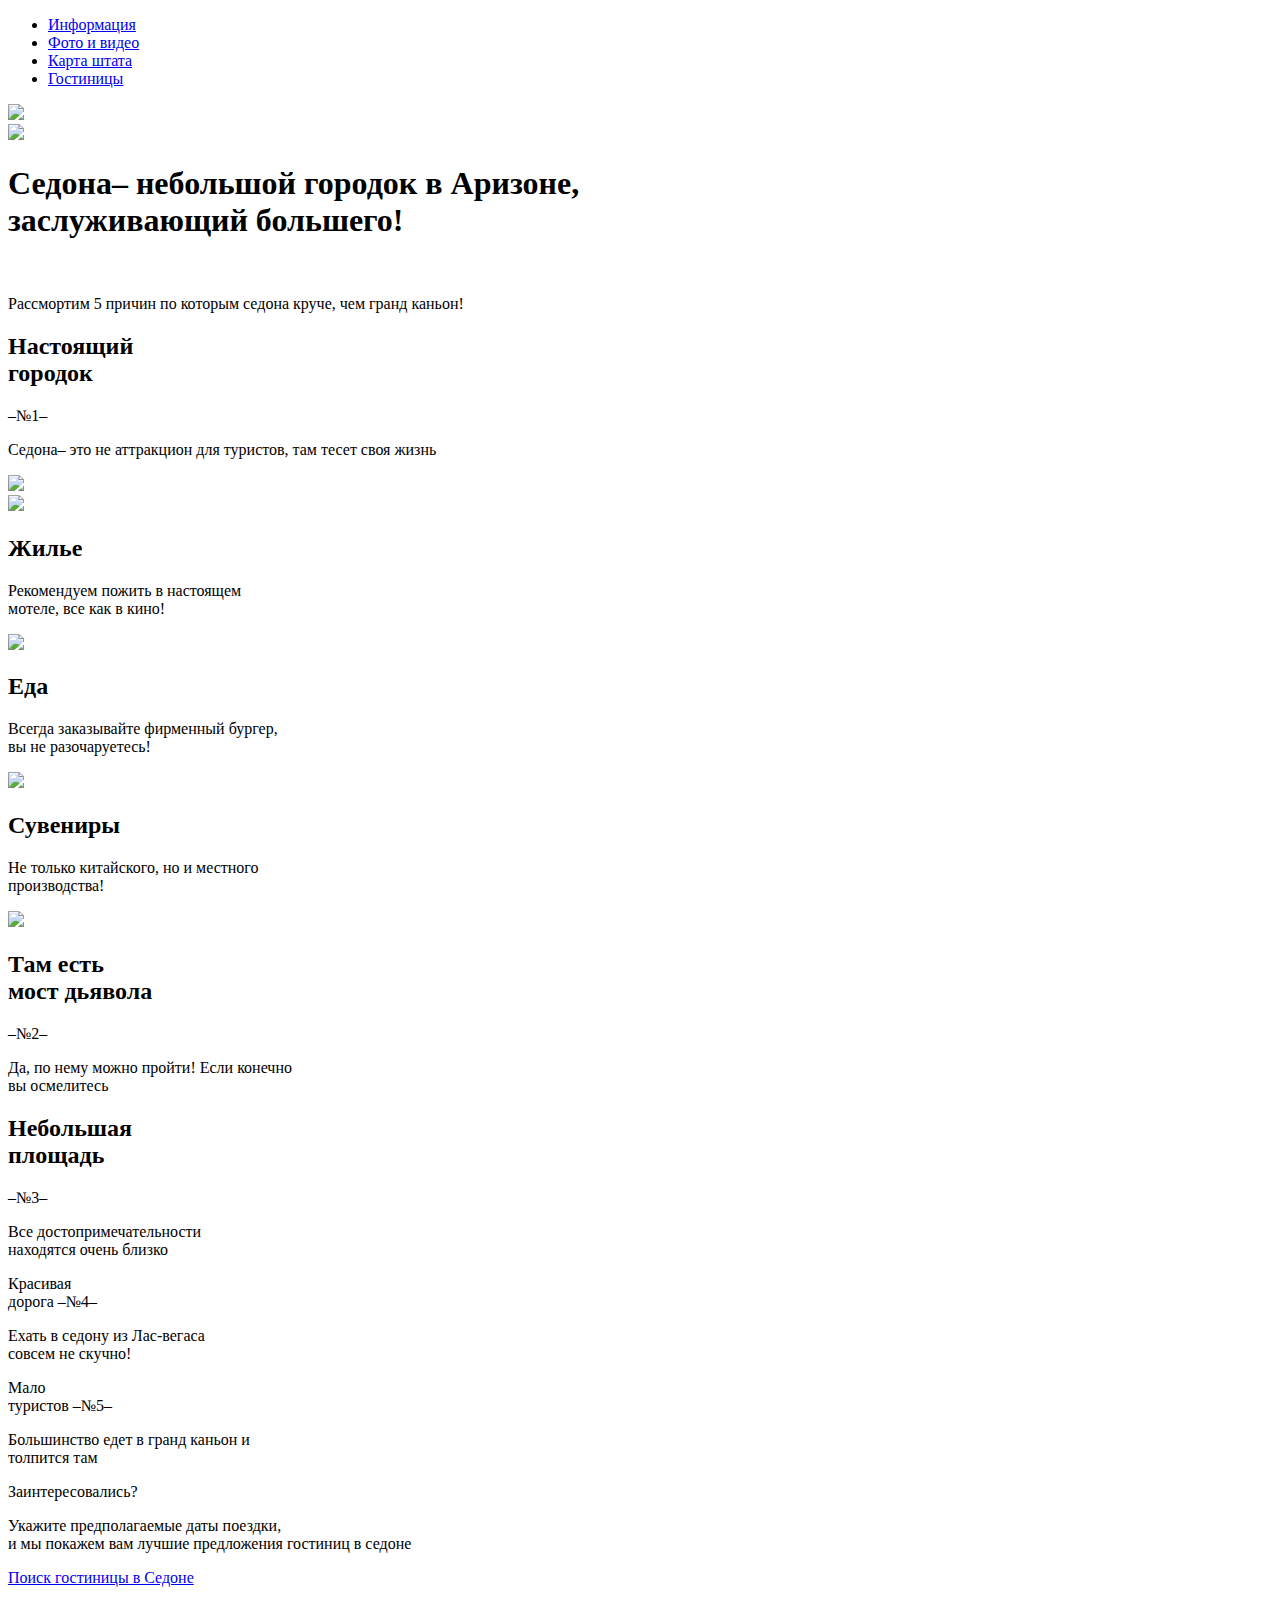
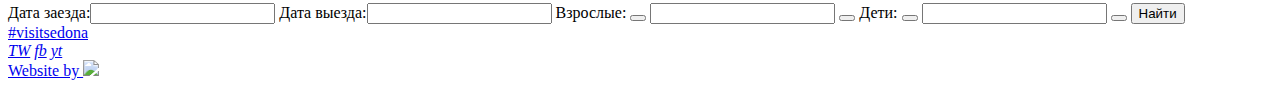
==== index.html @ ad797dbd "Исправления" ====
<!DOCTYPE html>
<html lang="ru">
  <head>
    <meta charset="utf-8">
    <title>Sedona</title>
  </head>
  <body>
    <div class="container">
      <header class="main-header">
        <nav class="main-navigation">
          <ul>
            <li><a href="#">Информация</a></li>
            <li><a href="#">Фото и видео</a></li>
            <li><a href="#">Карта штата</a></li>
            <li><a href="#">Гостиницы</a></li>
          </ul>
        </nav> 
        <div class="index-logo">
          <img src="#">
        </div>	 
      </header>
      <section class="welcome-block">
          <img src="#">
      </section>
      <section class="description">
        <h1>Седона&ndash; небольшой городок в Аризоне,<br>заслуживающий большего!</h1><br>
        <p>Рассмортим 5 причин по которым седона круче, чем гранд каньон!</p>
      </section>
      <section class="features">
        <div class="features-item">
          <h2>Настоящий<br>городок</h2>
          <span>&ndash;№1&ndash;</span>
          <p>Седона&ndash; это не аттракцион для туристов, там тесет своя жизнь</p>
        </div>
        <div class="features-image">
          <img src="#">
        </div>
      </section>
      <section class="services">
        <div class="services-item">
          <img src="#">
          <h2>Жилье</h2>
          <p>Рекомендуем пожить в настоящем<br>мотеле, все как в кино!</p>
        </div>
        <div class="services-item">
          <img src="#">
          <h2>Еда</h2>
          <p>Всегда заказывайте фирменный бургер,<br>вы не разочаруетесь!</p>
        </div>
        <div class="services-item">
          <img src="#">
          <h2>Сувениры</h2>
          <p>Не только китайского, но и местного<br>производства!</p>
        </div>
      </section>
      <section class="features">
        <div class="features-image">
          <img src="#">
        </div>
        <div class="features-item">
          <h2>Там есть<br> мост дьявола</h2>
          <span>&ndash;№2&ndash;</span>
          <p>Да, по нему можно пройти! Если конечно<br>вы осмелитесь</p>
        </div>
      </section>
      <section class="features">
      <div class="features-item">
        <h2>Небольшая<br>площадь</h2>
        <span>&ndash;№3&ndash;</span>
        <p>Все достопримечательности<br>находятся очень близко</p>
      </div>
      <div class="features-item">
        <span>Красивая<br>дорога</span>
        <span>&ndash;№4&ndash;</span>
        <p>Ехать в седону из Лас-вегаса<br>совсем не скучно!</p>
      </div>
      <div class="features-item">
        <span>Мало<br>туристов</span>
        <span>&ndash;№5&ndash;</span>
        <p>Большинство едет в гранд каньон и<br>толпится там</p>
      </div>
      <section class="interest-block">
        <span>Заинтересовались?</span><br>
        <p>Укажите предполагаемые даты поездки,<br>и мы покажем вам лучшие предложения гостиниц в седоне</p>
        <a href="#">Поиск гостиницы в Седоне</a></p>
      </section>
      <section class="map"> 
          <form class="search-form" action="#" method="post">
            <label class="arrive">
              Дата заезда:<input></input>
            </label>
            <label class="departure">
              Дата выезда:<input></input>
            </label>
            <label>
              Взрослые:
              <button></button>
              <input></input>
              <button></button>
            </label>
            <label>
              Дети:
              <button></button>
              <input></input>
              <button></button>
            </label>
            <button>Найти</button>
          </form>
      </section>
      <footer>
        <div class="tag-item">
            <a href="#">#visitsedona</a>
        </div>
        <div class="social"> 
          <a href="#" class="social-btn tw"><i>TW</i></a>
          <a href="#" class="social-btn fb"><i>fb</i></a>
          <a href="#" class="social-btn yt"><i>yt</i></a>
        </div>
        <div class="developer-item">
          <a href="#">Website by
            <img src="#">
          </a>
        </div>
      </footer>
    </div>
  </body>
</html>
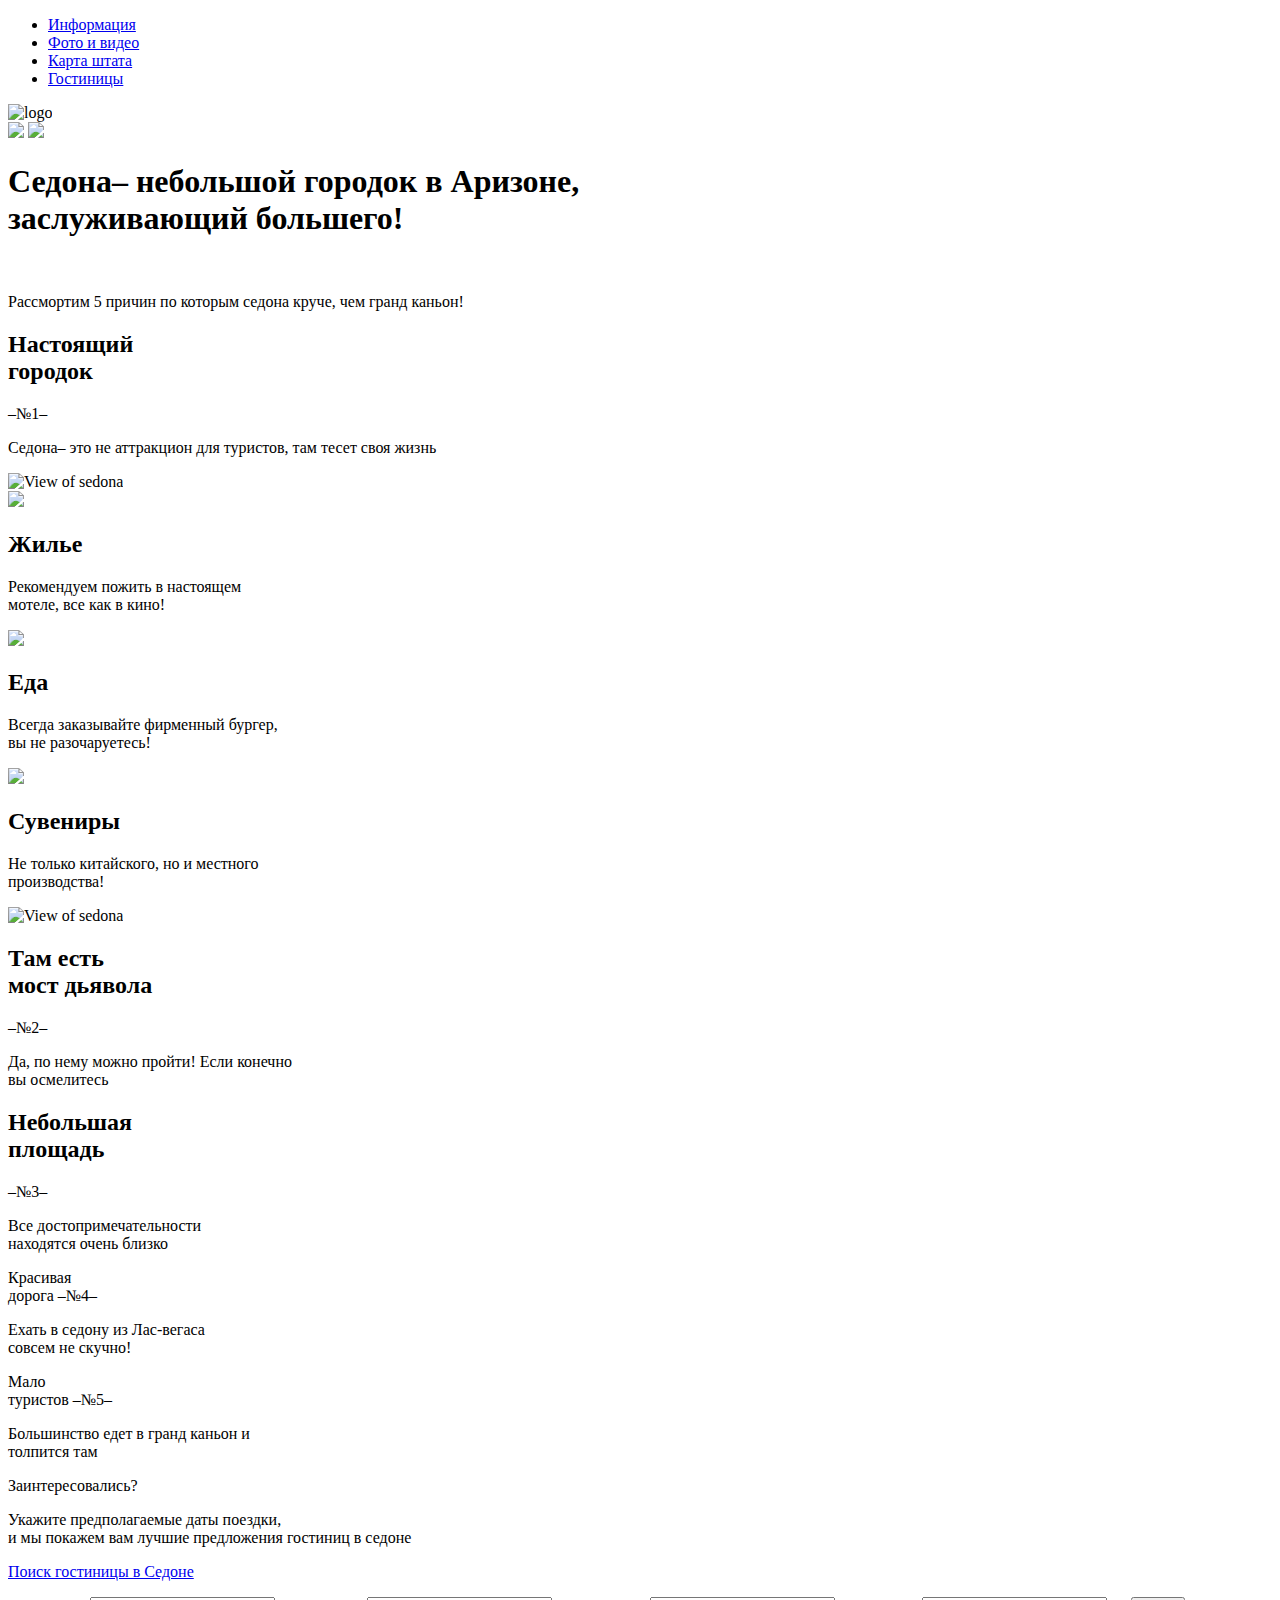
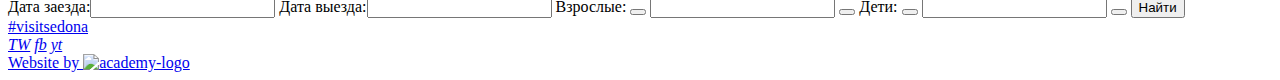
==== commit 8bbc1f8c: "Добавил стили, подключил графику" ====
--- a/index.html
+++ b/index.html
@@ -3,6 +3,7 @@
   <head>
     <meta charset="utf-8">
     <title>Sedona</title>
+    <link href="css/style.css" rel="stylesheet">
   </head>
   <body>
     <div class="container">
@@ -16,11 +17,12 @@
           </ul>
         </nav> 
         <div class="index-logo">
-          <img src="#">
+          <img src="header-icon.png" alt="logo">
         </div>	 
       </header>
       <section class="welcome-block">
-          <img src="#">
+          <img src="background-photo.jpg" >
+          <img src="text.png" >
       </section>
       <section class="description">
         <h1>Седона&ndash; небольшой городок в Аризоне,<br>заслуживающий большего!</h1><br>
@@ -33,29 +35,29 @@
           <p>Седона&ndash; это не аттракцион для туристов, там тесет своя жизнь</p>
         </div>
         <div class="features-image">
-          <img src="#">
+          <img src="1view-sedona.jpg" alt="View of sedona">
         </div>
       </section>
       <section class="services">
         <div class="services-item">
-          <img src="#">
+          <img src="housing-icon.png">
           <h2>Жилье</h2>
           <p>Рекомендуем пожить в настоящем<br>мотеле, все как в кино!</p>
         </div>
         <div class="services-item">
-          <img src="#">
+          <img src="food-icon.png">
           <h2>Еда</h2>
           <p>Всегда заказывайте фирменный бургер,<br>вы не разочаруетесь!</p>
         </div>
         <div class="services-item">
-          <img src="#">
+          <img src="gift-icon.png">
           <h2>Сувениры</h2>
           <p>Не только китайского, но и местного<br>производства!</p>
         </div>
       </section>
       <section class="features">
         <div class="features-image">
-          <img src="#">
+          <img src="2view-sedona.jpg" alt="View of sedona">
         </div>
         <div class="features-item">
           <h2>Там есть<br> мост дьявола</h2>
@@ -84,8 +86,8 @@
         <p>Укажите предполагаемые даты поездки,<br>и мы покажем вам лучшие предложения гостиниц в седоне</p>
         <a href="#">Поиск гостиницы в Седоне</a></p>
       </section>
-      <section class="map"> 
-          <form class="search-form" action="#" method="post">
+      <section class="map">
+      	<form class="search-form" action="#" method="post">
             <label class="arrive">
               Дата заезда:<input></input>
             </label>
@@ -117,8 +119,7 @@
           <a href="#" class="social-btn yt"><i>yt</i></a>
         </div>
         <div class="developer-item">
-          <a href="#">Website by
-            <img src="#">
+          <a href="#">Website by <img src="logo.png" alt="academy-logo">
           </a>
         </div>
       </footer>
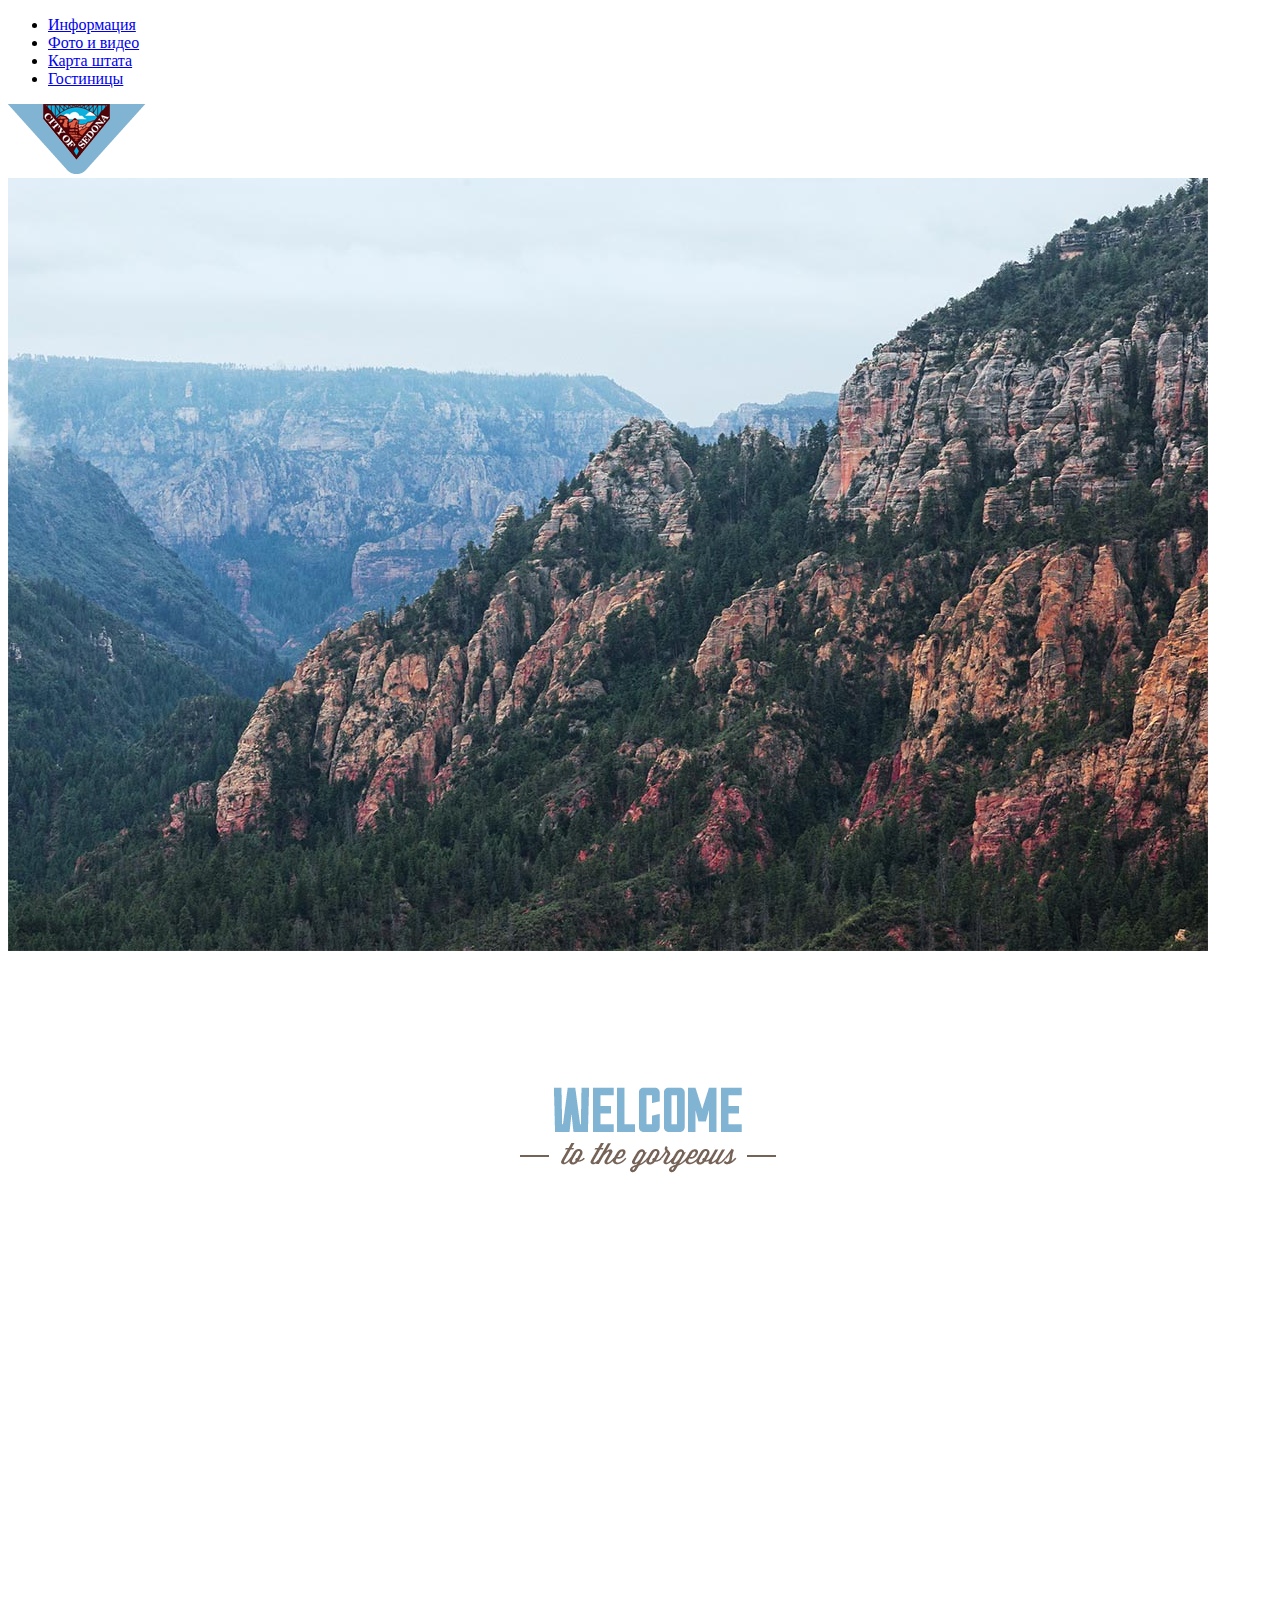
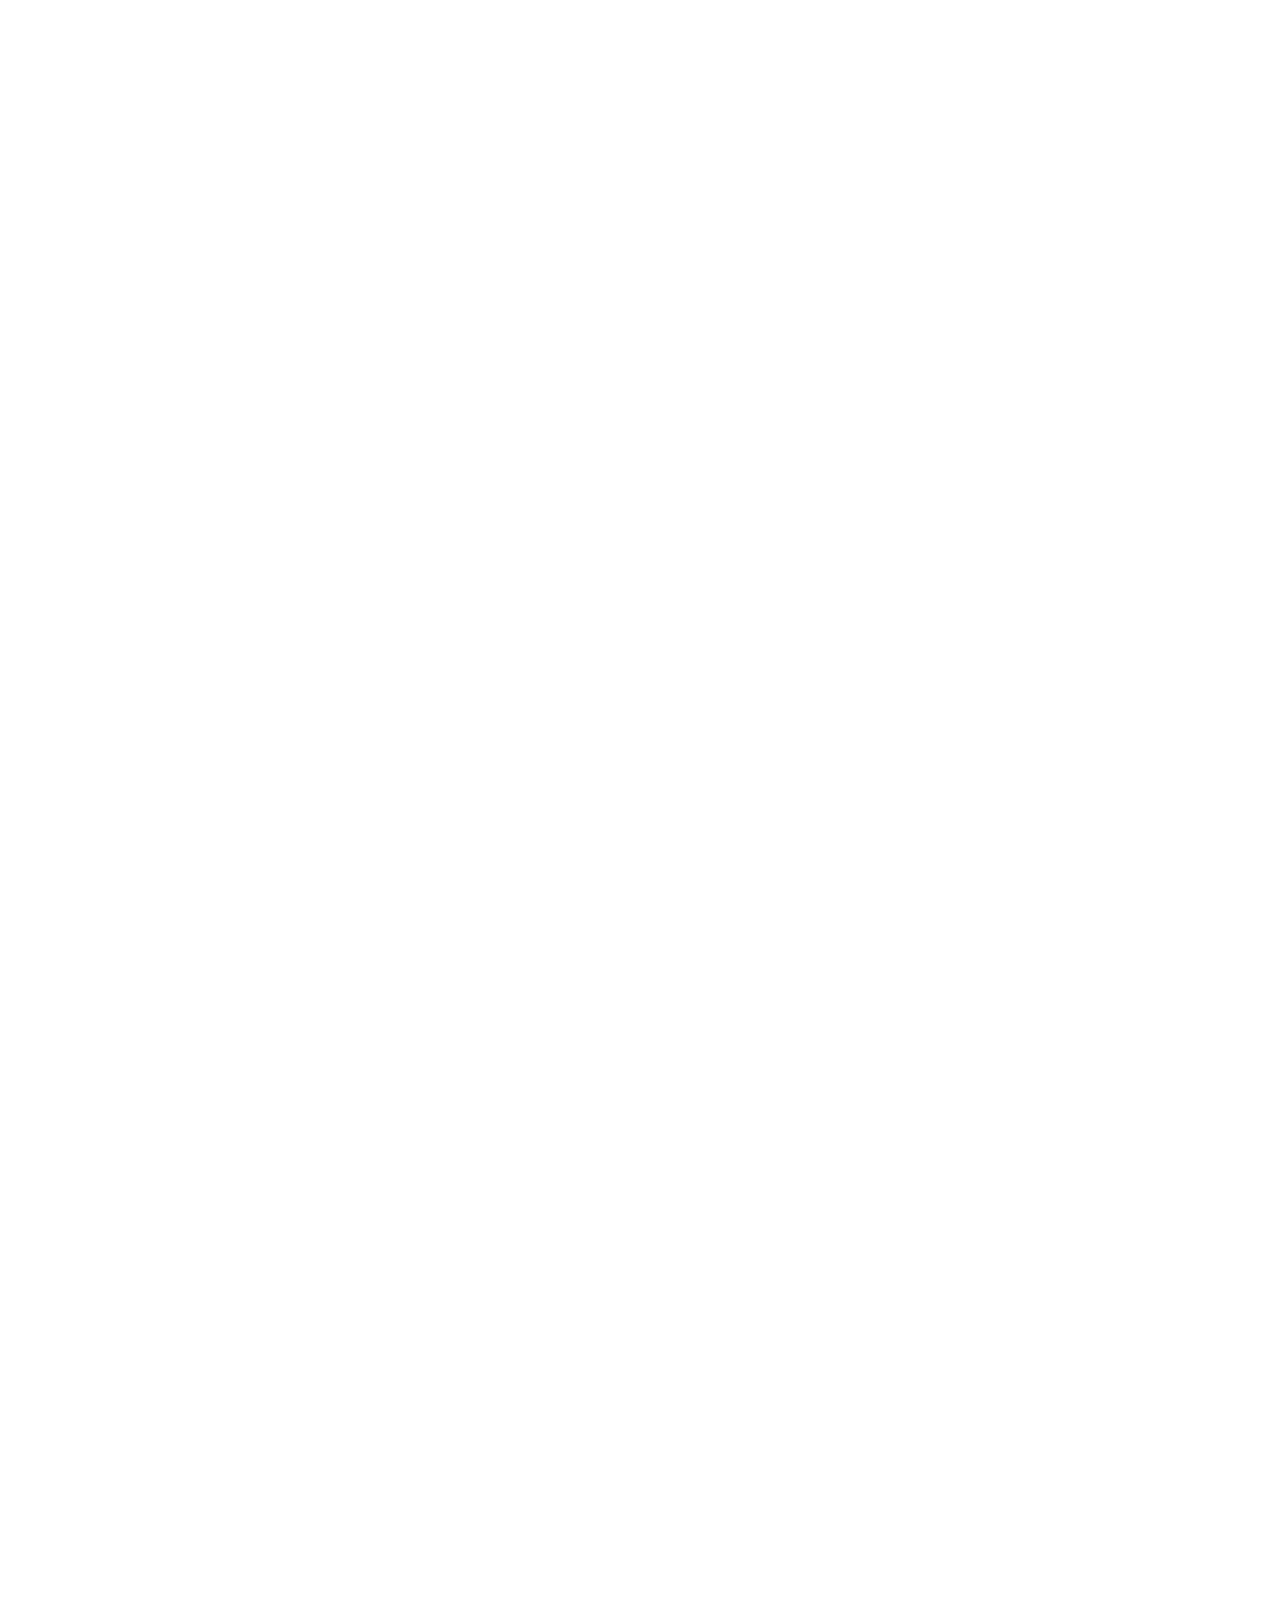
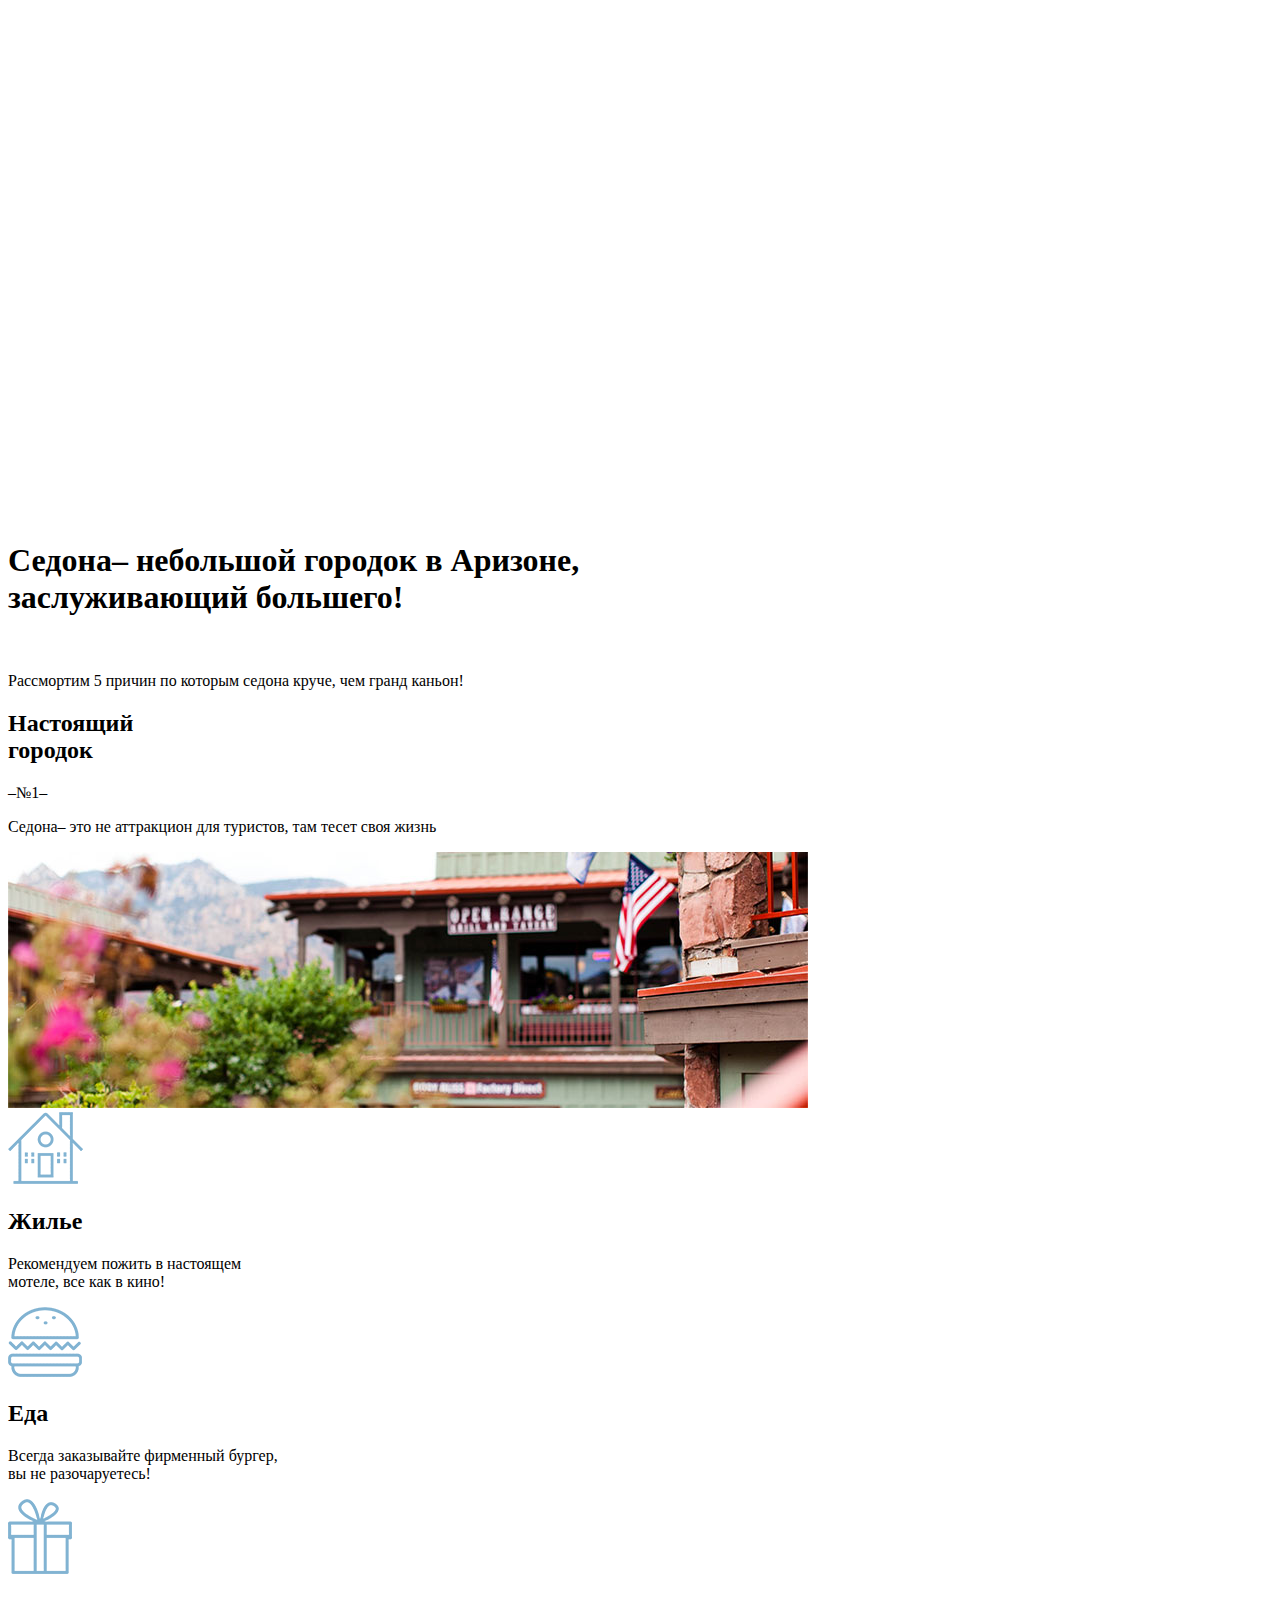
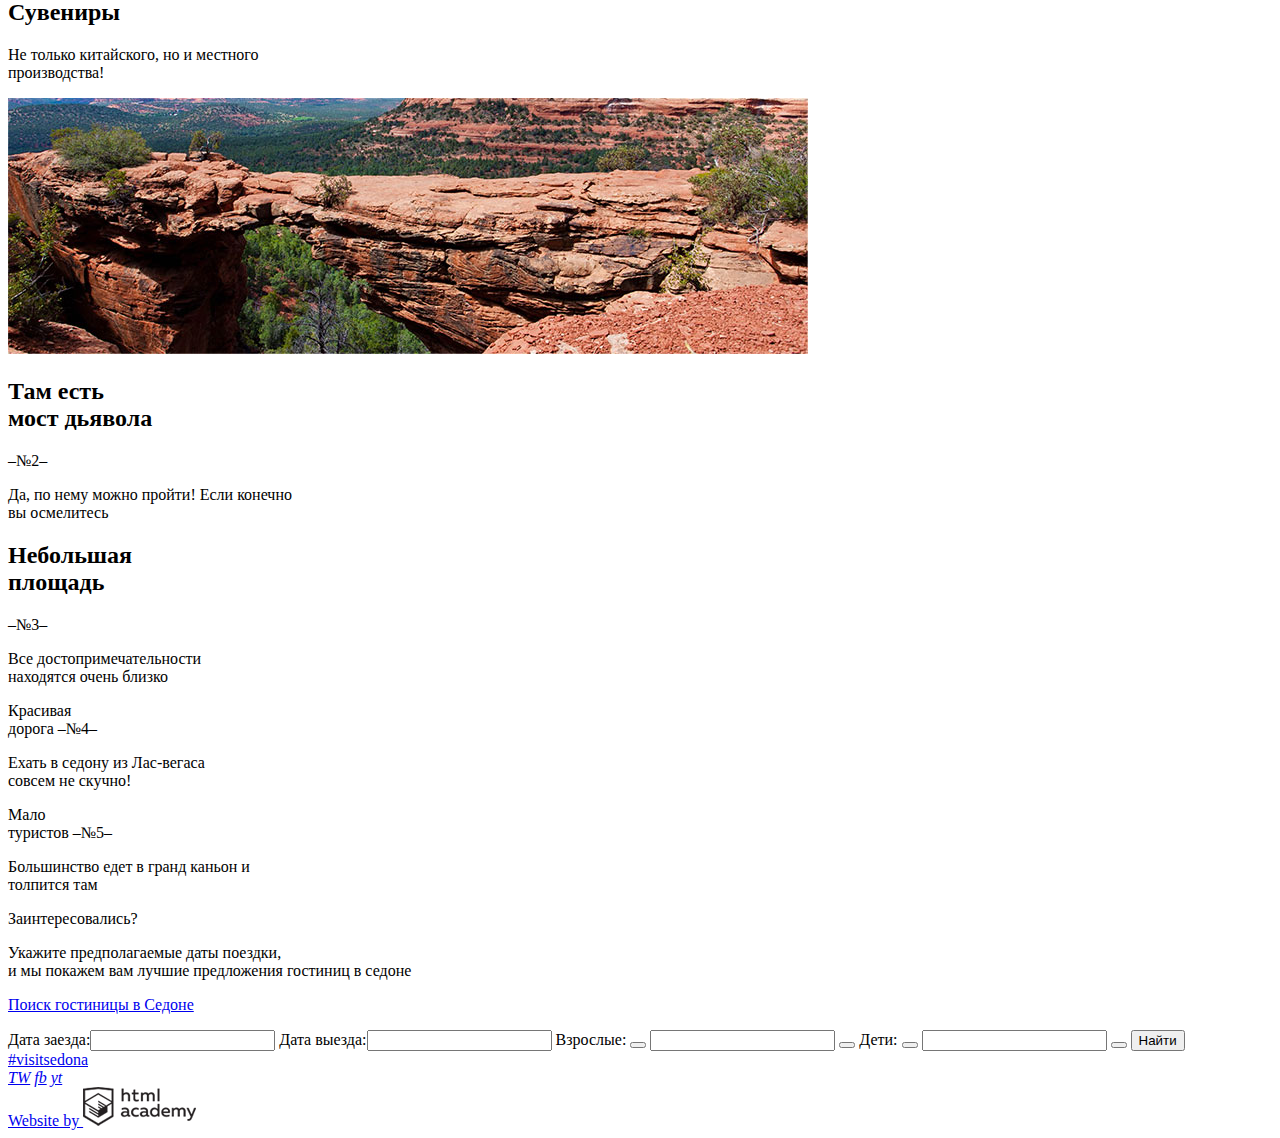
==== commit 593a3466: "Исправление ошибок. Графика" ====
--- a/index.html
+++ b/index.html
@@ -17,12 +17,12 @@
           </ul>
         </nav> 
         <div class="index-logo">
-          <img src="header-icon.png" alt="logo">
+          <img src="img/header-icon.png" alt="logo">
         </div>	 
       </header>
       <section class="welcome-block">
-          <img src="background-photo.jpg" >
-          <img src="text.png" >
+          <img src="img/background-photo.jpg" >
+          <img src="img/text.png" >
       </section>
       <section class="description">
         <h1>Седона&ndash; небольшой городок в Аризоне,<br>заслуживающий большего!</h1><br>
@@ -35,29 +35,29 @@
           <p>Седона&ndash; это не аттракцион для туристов, там тесет своя жизнь</p>
         </div>
         <div class="features-image">
-          <img src="1view-sedona.jpg" alt="View of sedona">
+          <img/ src="img/1view-sedona.jpg" alt="View of sedona">
         </div>
       </section>
       <section class="services">
         <div class="services-item">
-          <img src="housing-icon.png">
+          <img src="img/housing-icon.png">
           <h2>Жилье</h2>
           <p>Рекомендуем пожить в настоящем<br>мотеле, все как в кино!</p>
         </div>
         <div class="services-item">
-          <img src="food-icon.png">
+          <img src="img/food-icon.png">
           <h2>Еда</h2>
           <p>Всегда заказывайте фирменный бургер,<br>вы не разочаруетесь!</p>
         </div>
         <div class="services-item">
-          <img src="gift-icon.png">
+          <img src="img/gift-icon.png">
           <h2>Сувениры</h2>
           <p>Не только китайского, но и местного<br>производства!</p>
         </div>
       </section>
       <section class="features">
         <div class="features-image">
-          <img src="2view-sedona.jpg" alt="View of sedona">
+          <img src="img/2view-sedona.jpg" alt="View of sedona">
         </div>
         <div class="features-item">
           <h2>Там есть<br> мост дьявола</h2>
@@ -119,7 +119,7 @@
           <a href="#" class="social-btn yt"><i>yt</i></a>
         </div>
         <div class="developer-item">
-          <a href="#">Website by <img src="logo.png" alt="academy-logo">
+          <a href="#">Website by <img src="img/logo.png" alt="academy-logo">
           </a>
         </div>
       </footer>
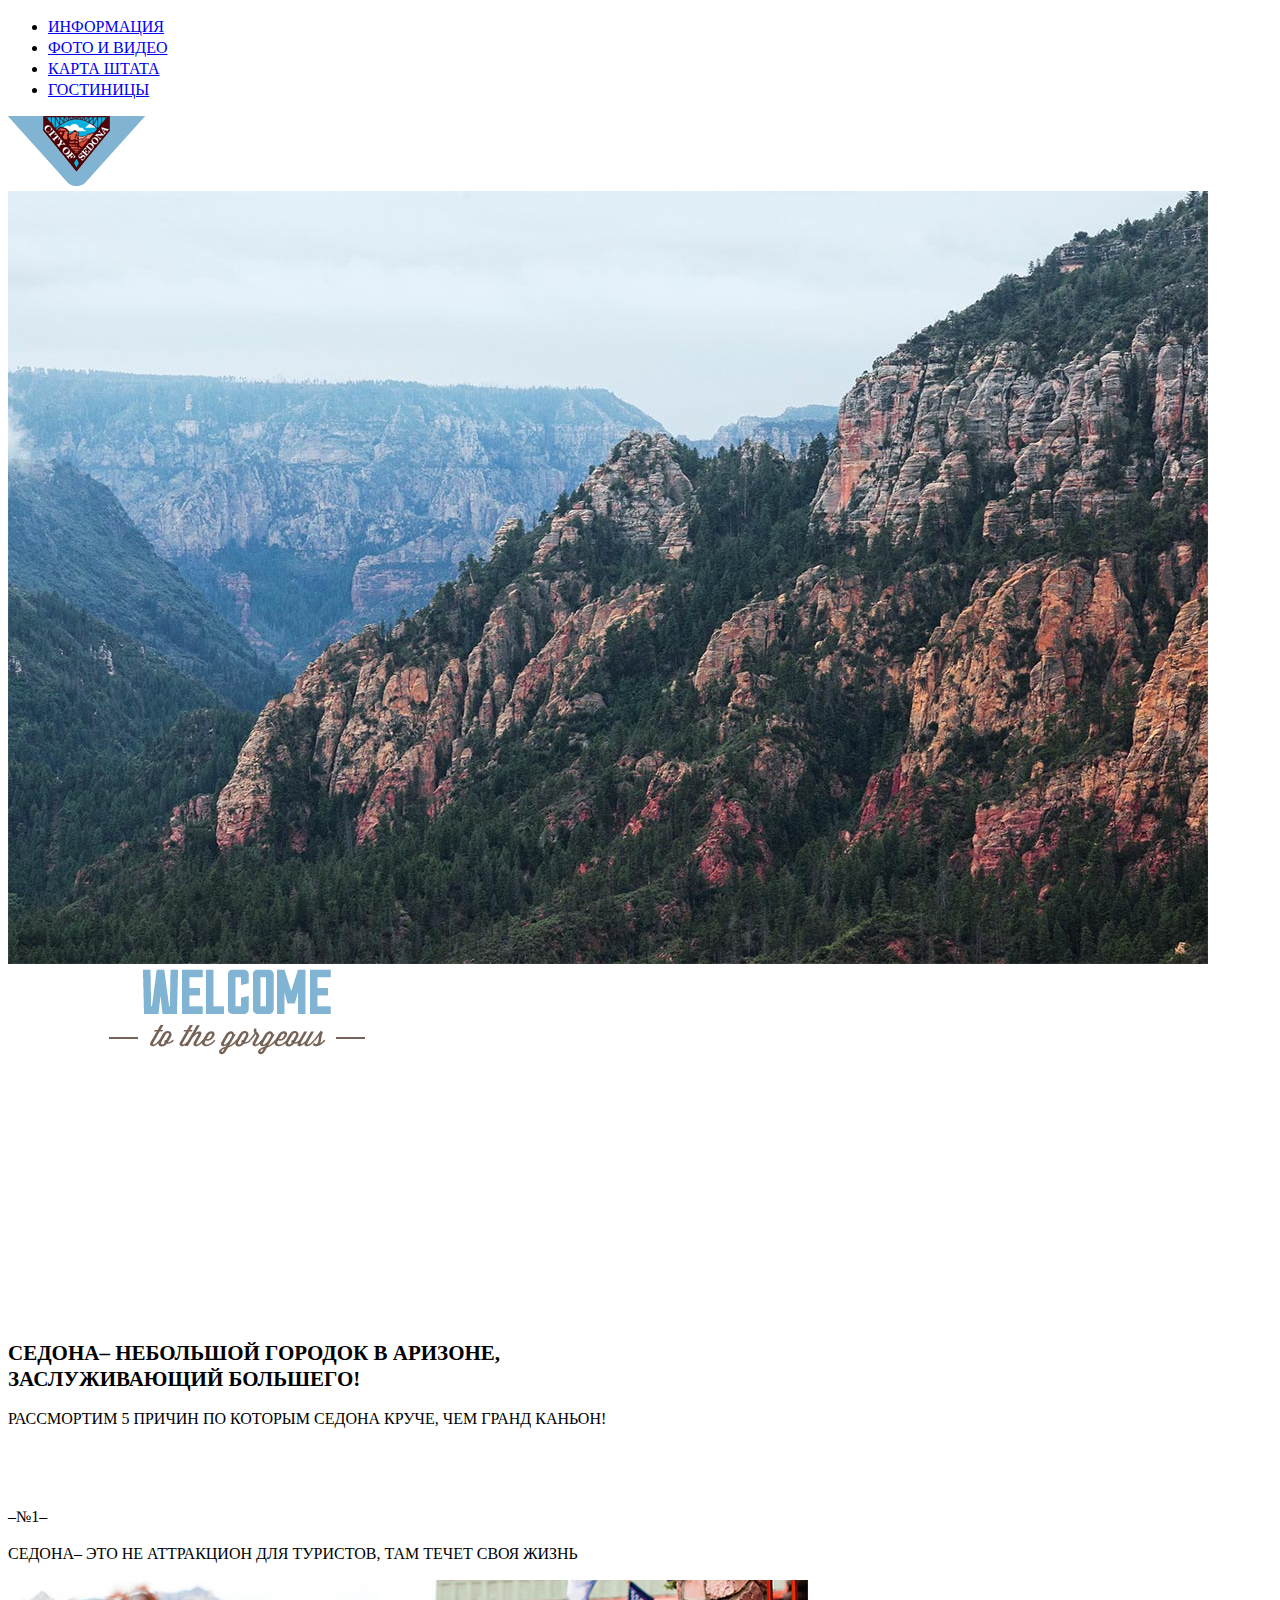
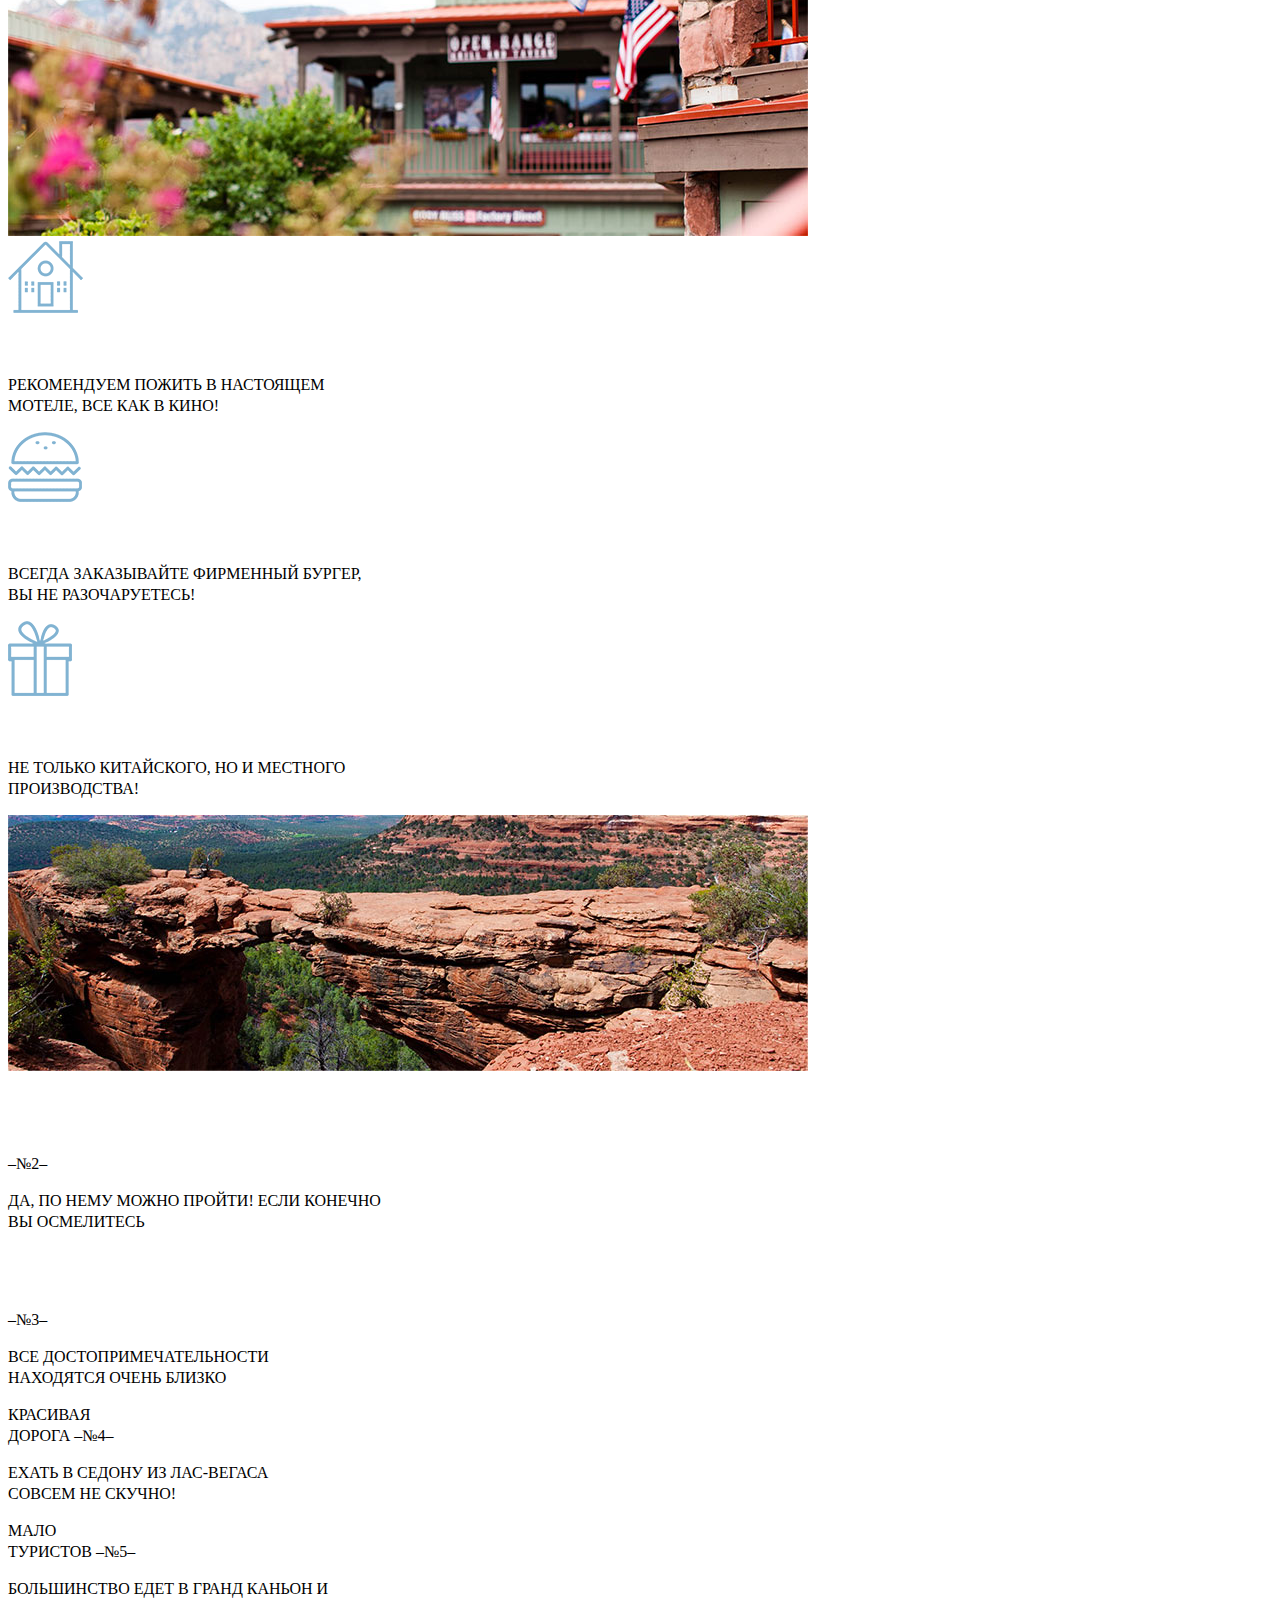
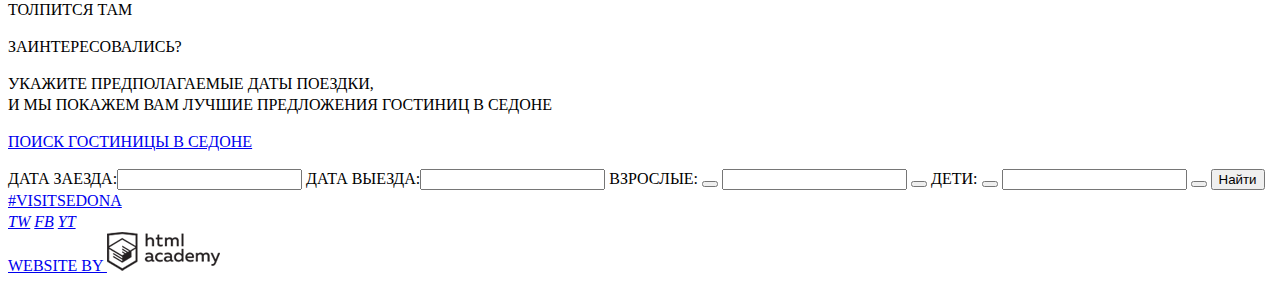
==== commit 0f189930: "1" ====
--- a/index.html
+++ b/index.html
@@ -7,53 +7,53 @@
   </head>
   <body>
     <div class="container">
-      <header class="main-header">
-        <nav class="main-navigation">
-          <ul>
-            <li><a href="#">Информация</a></li>
-            <li><a href="#">Фото и видео</a></li>
-            <li><a href="#">Карта штата</a></li>
-            <li><a href="#">Гостиницы</a></li>
-          </ul>
-        </nav> 
-        <div class="index-logo">
-          <img src="img/header-icon.png" alt="logo">
-        </div>	 
-      </header>
+    	<header class="main-header">
+	        <nav class="main-navigation">
+	          <ul>
+		          <li><a href="#">Информация</a></li>
+		          <li><a href="#">Фото и видео</a></li>
+		          <li><a href="#">Карта штата</a></li>
+		          <li><a href="#">Гостиницы</a></li>
+	          </ul>
+	        </nav>
+	        <div class="index-logo">
+	        	<a href="#"><img src="img/header-icon.png" alt="logo"></a>
+	        </div> 
+       </header>
       <section class="welcome-block">
           <img src="img/background-photo.jpg" >
           <img src="img/text.png" >
       </section>
       <section class="description">
-        <h1>Седона&ndash; небольшой городок в Аризоне,<br>заслуживающий большего!</h1><br>
-        <p>Рассмортим 5 причин по которым седона круче, чем гранд каньон!</p>
+	      <h1>Седона&ndash; небольшой городок в Аризоне,<br>заслуживающий большего!</h1>
+	      <p>Рассмортим 5 причин по которым седона круче, чем гранд каньон!</p>
       </section>
       <section class="features">
-        <div class="features-item">
-          <h2>Настоящий<br>городок</h2>
-          <span>&ndash;№1&ndash;</span>
-          <p>Седона&ndash; это не аттракцион для туристов, там тесет своя жизнь</p>
-        </div>
-        <div class="features-image">
-          <img/ src="img/1view-sedona.jpg" alt="View of sedona">
-        </div>
+	      <div class="features-item">
+			  <h2>Настоящий<br>городок</h2>
+			  <span>&ndash;№1&ndash;</span>
+			  <p>Седона&ndash; это не аттракцион для туристов, там течет своя жизнь</p>
+		  </div>
+		  <div class="features-image">
+		  	<img/ src="img/1view-sedona.jpg" alt="View of sedona">
+	      </div>
       </section>
       <section class="services">
-        <div class="services-item">
-          <img src="img/housing-icon.png">
-          <h2>Жилье</h2>
-          <p>Рекомендуем пожить в настоящем<br>мотеле, все как в кино!</p>
-        </div>
-        <div class="services-item">
-          <img src="img/food-icon.png">
-          <h2>Еда</h2>
-          <p>Всегда заказывайте фирменный бургер,<br>вы не разочаруетесь!</p>
-        </div>
-        <div class="services-item">
-          <img src="img/gift-icon.png">
-          <h2>Сувениры</h2>
-          <p>Не только китайского, но и местного<br>производства!</p>
-        </div>
+	      <div class="services-item">
+		      <img src="img/housing-icon.png">
+		      <h2>Жилье</h2>
+		      <p>Рекомендуем пожить в настоящем<br>мотеле, все как в кино!</p>
+	      </div>
+	      <div class="services-item">
+		      <img src="img/food-icon.png">
+		      <h2>Еда</h2>
+		      <p>Всегда заказывайте фирменный бургер,<br>вы не разочаруетесь!</p>
+	      </div>
+	      <div class="services-item">
+		      <img src="img/gift-icon.png">
+		      <h2>Сувениры</h2>
+		      <p>Не только китайского, но и местного<br>производства!</p>
+	      </div>
       </section>
       <section class="features">
         <div class="features-image">
--- a/css/style.css
+++ b/css/style.css
@@ -0,0 +1,24 @@
+body {
+  font: PT Sans 14px;
+  line-height: 21px;
+  text-transform: uppercase;
+  color: black;
+}
+
+h1 {
+  font-size: 21px;
+  line-height: 26px;
+  font-weight: bold;
+}
+
+h2 {
+  font-size: 21px;
+  line-height: 21px;
+  font-weight: bold;
+  color: white;
+}
+
+h3 {
+  font-size: 30px;
+  font-weight: bold;
+}
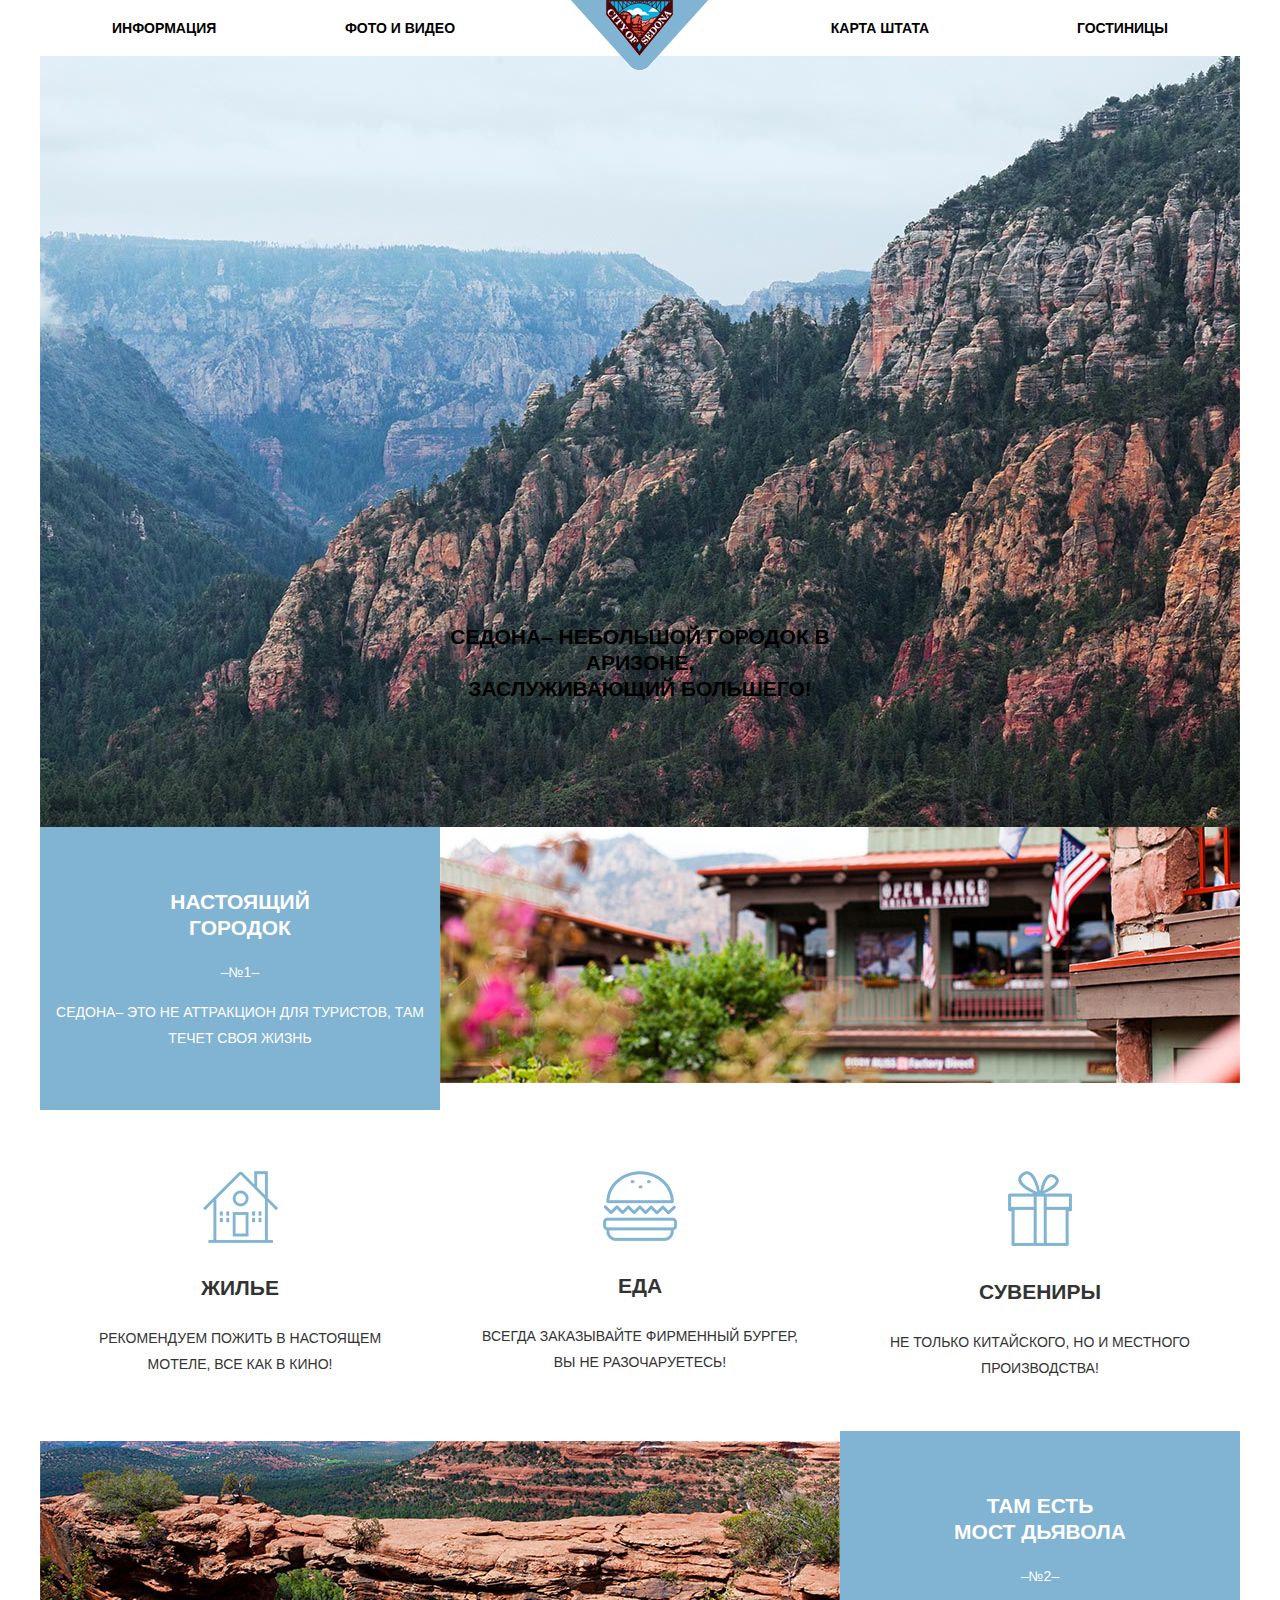
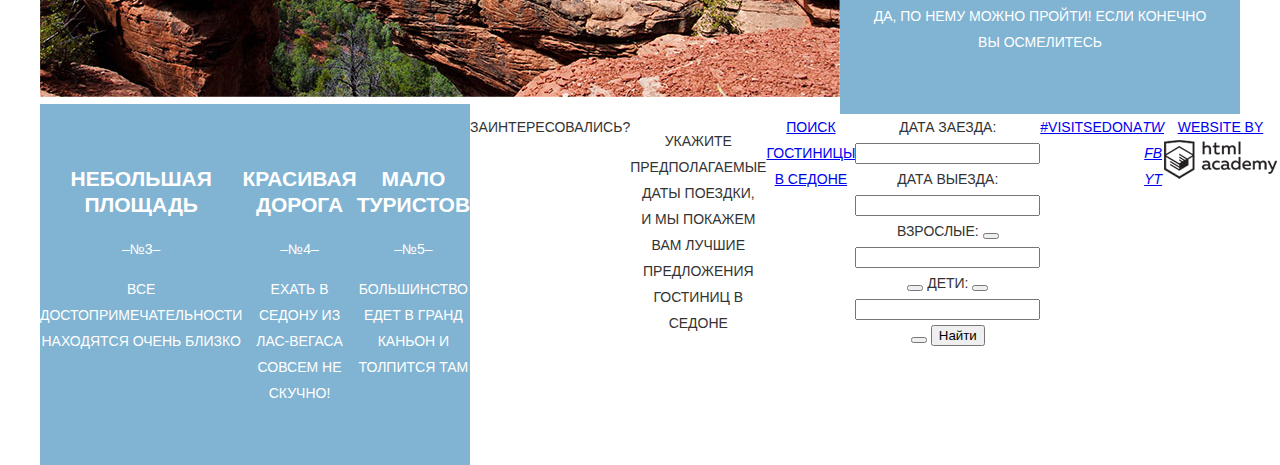
==== commit 212ca262: "Сетки" ====
--- a/index.html
+++ b/index.html
@@ -29,55 +29,55 @@
 	      <p>Рассмортим 5 причин по которым седона круче, чем гранд каньон!</p>
       </section>
       <section class="features">
-	      <div class="features-item">
+	      <div class="features-item image">
 			  <h2>Настоящий<br>городок</h2>
 			  <span>&ndash;№1&ndash;</span>
 			  <p>Седона&ndash; это не аттракцион для туристов, там течет своя жизнь</p>
 		  </div>
 		  <div class="features-image">
-		  	<img/ src="img/1view-sedona.jpg" alt="View of sedona">
+		  	<img/ src="img/1view-sedona.jpg" width="800px" height="256px" alt="View of sedona">
 	      </div>
       </section>
       <section class="services">
 	      <div class="services-item">
-		      <img src="img/housing-icon.png">
+		      <img src="img/housing-icon.png" width="75" height="72">
 		      <h2>Жилье</h2>
 		      <p>Рекомендуем пожить в настоящем<br>мотеле, все как в кино!</p>
 	      </div>
 	      <div class="services-item">
-		      <img src="img/food-icon.png">
+		      <img src="img/food-icon.png" width="74px" height="70px" >
 		      <h2>Еда</h2>
 		      <p>Всегда заказывайте фирменный бургер,<br>вы не разочаруетесь!</p>
 	      </div>
 	      <div class="services-item">
-		      <img src="img/gift-icon.png">
+		      <img src="img/gift-icon.png" width="64px" height="76px">
 		      <h2>Сувениры</h2>
 		      <p>Не только китайского, но и местного<br>производства!</p>
 	      </div>
       </section>
       <section class="features">
-        <div class="features-image">
+        <div class="features-image" image>
           <img src="img/2view-sedona.jpg" alt="View of sedona">
         </div>
-        <div class="features-item">
+        <div class="features-item text">
           <h2>Там есть<br> мост дьявола</h2>
           <span>&ndash;№2&ndash;</span>
           <p>Да, по нему можно пройти! Если конечно<br>вы осмелитесь</p>
         </div>
       </section>
       <section class="features">
-      <div class="features-item">
+      <div class="features-item text">
         <h2>Небольшая<br>площадь</h2>
         <span>&ndash;№3&ndash;</span>
         <p>Все достопримечательности<br>находятся очень близко</p>
       </div>
-      <div class="features-item">
-        <span>Красивая<br>дорога</span>
+      <div class="features-item text">
+        <h2>Красивая<br>дорога</h2>
         <span>&ndash;№4&ndash;</span>
         <p>Ехать в седону из Лас-вегаса<br>совсем не скучно!</p>
       </div>
-      <div class="features-item">
-        <span>Мало<br>туристов</span>
+      <div class="features-item text">
+        <h2>Мало<br>туристов</h2>
         <span>&ndash;№5&ndash;</span>
         <p>Большинство едет в гранд каньон и<br>толпится там</p>
       </div>
--- a/css/style.css
+++ b/css/style.css
@@ -1,24 +1,182 @@
 body {
-  font: PT Sans 14px;
-  line-height: 21px;
+  margin: 0;
+  padding: 0;
   text-transform: uppercase;
-  color: black;
+  color: #333333;
+  font-family: 'PT Sans', arial;
+  font-size: 14px;
+  font-weight: normal;
+  line-height: 26px;
+
+}
+ul{
+  margin: 0;
+  padding: 0;
+}
+h1 {
+  color: #000000;
+  font-family: 'PT Sans Bold', arial;
+  font-size: 21px;
+  font-weight: bold;
+  line-height: 26px;
+}
+h3 {
+  color: #000000;
+  font-family: 'PT Sans Bold', arial;
+  font-size: 30px;
+  font-weight: bold;
+  line-height: 24px;
 }
 
-h1 {
-  font-size: 21px;
-  line-height: 26px;
-  font-weight: bold;
+.container {
+  width: 1200px;
+  margin: 0 auto;
+  background-color: #ffffff;
 }
 
-h2 {
-  font-size: 21px;
-  line-height: 21px;
+.main-navigation ul,section,article,footer{
+    display: flex;
+}
+.main-header {
+  position: relative;
+  display: flex;
+  height: 56px;
+  margin-bottom: 0;
+  background-color: #ffffff;
+  }
+.main-navigation ul{
+    flex-direction: row;
+    width: 1200px;
+    height: 56px;
+}
+.main-header li {
+  display: block;
+  margin: 0;
+  padding-top: 15px;
+  list-style-type: none;
+}
+.main-header li:first-child {
+    box-sizing: border-box;
+  width: 20%;
+  padding-left: 72px;
+}
+.main-header li:nth-child(2) {
+  width: 20%;
+  margin-right: 240px;
+    text-align: center;
+  }
+  .main-header li:nth-child(3) {
+  width: 20%;
+    text-align: center;
+}
+.main-header li:last-child {
+    box-sizing: border-box;
+    width: 20%;
+  padding-right: 72px;
+    text-align: right;
+}
+.main-header a {
+  text-decoration: none;
+  color: #000000;
+  font-family: 'PT Sans Bold', arial;
+  font-size: 14px;
   font-weight: bold;
-  color: white;
+  line-height: 26px;
 }
 
-h3 {
-  font-size: 30px;
-  font-weight: bold;
+.main-navigation {
+  width: 1200px;
+  min-height: 56px;
+  background-color: #ffffff;
 }
+
+.index-logo {
+  position: absolute;
+  top:0 ;
+  left: 50%;
+  margin-left: -69px;
+}
+.welcome-block {
+    display: block;
+  width: 1200px;
+  height: 508px;
+  background: url('../img/index-logo.jpg') no-repeat top center;
+}
+
+}
+.welcome-block img:nth-child(2) {
+    display: block;
+  width: 458px;
+  margin: 0 auto;
+}
+.description {
+  display: block;
+  padding-top: 60px;
+  text-align: center;
+  padding-bottom: 59px;
+}
+.description h1{
+  margin:0;
+  padding: 0 30%;
+}
+.description p {
+  padding-top: 40px;
+  margin:0;
+}
+.features {
+  text-align: center;
+}
+.features-item {
+  width: 400px;
+  padding: 45px 0;
+  color: #ffffff;
+  background-color: #81b3d2;
+}
+.text {
+  margin-top: -10px;
+}
+
+.image {
+  color: #ffffff;
+  background-color: #81b3d2;
+}
+
+.features-image{
+  width: 800px;
+}
+.services {
+  text-align: center;
+}
+
+.services-item {
+  display: flex;
+  flex-direction: column;
+  width: 400px;
+  height: 331px;
+}
+
+
+
+.services-item img {
+  padding-top: 61px;
+  margin-bottom: 15px;
+  justify-content: center;
+  align-self: center;
+}
+
+
+
+.services-item h2 {
+  margin-bottom: 10px;
+}
+
+
+
+.services-item p {
+  margin-bottom: 56px;
+  padding: 0 10%;
+  justify-content: center;
+  align-self: center;;
+}
+
+
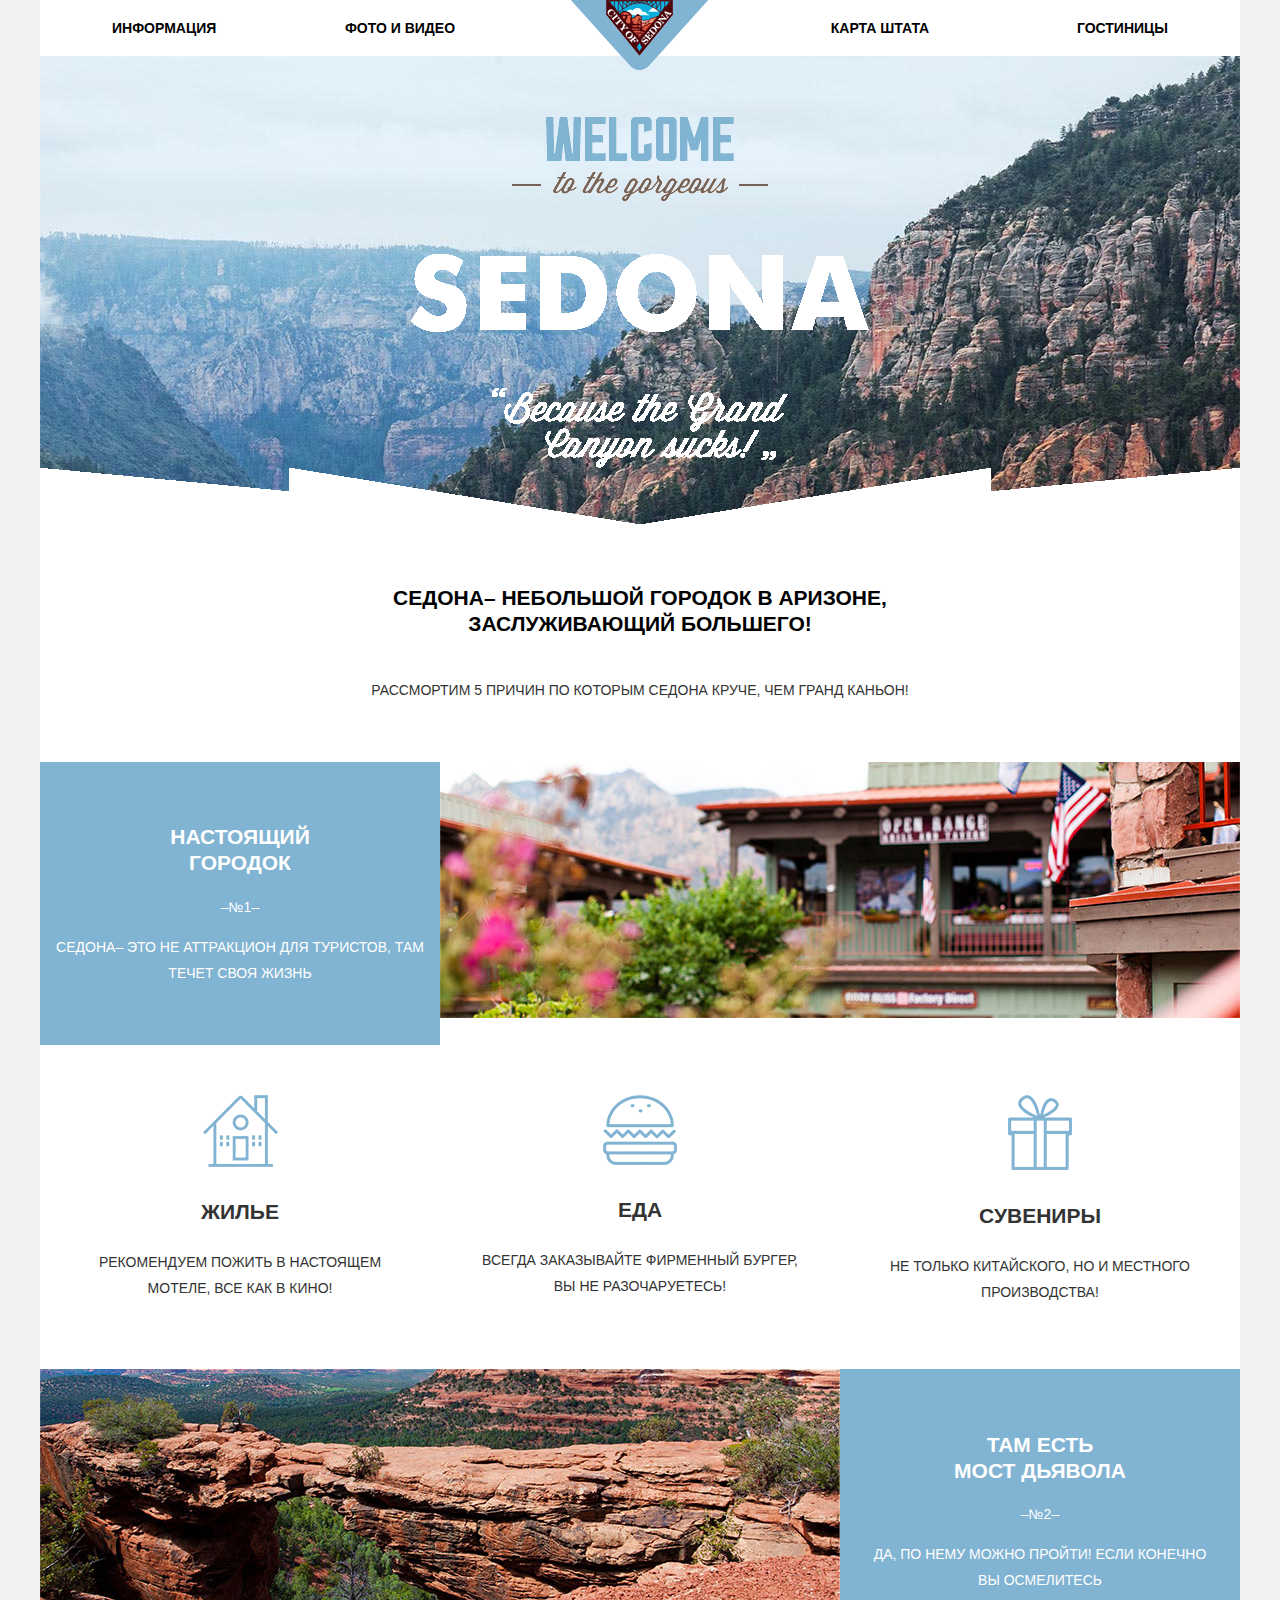
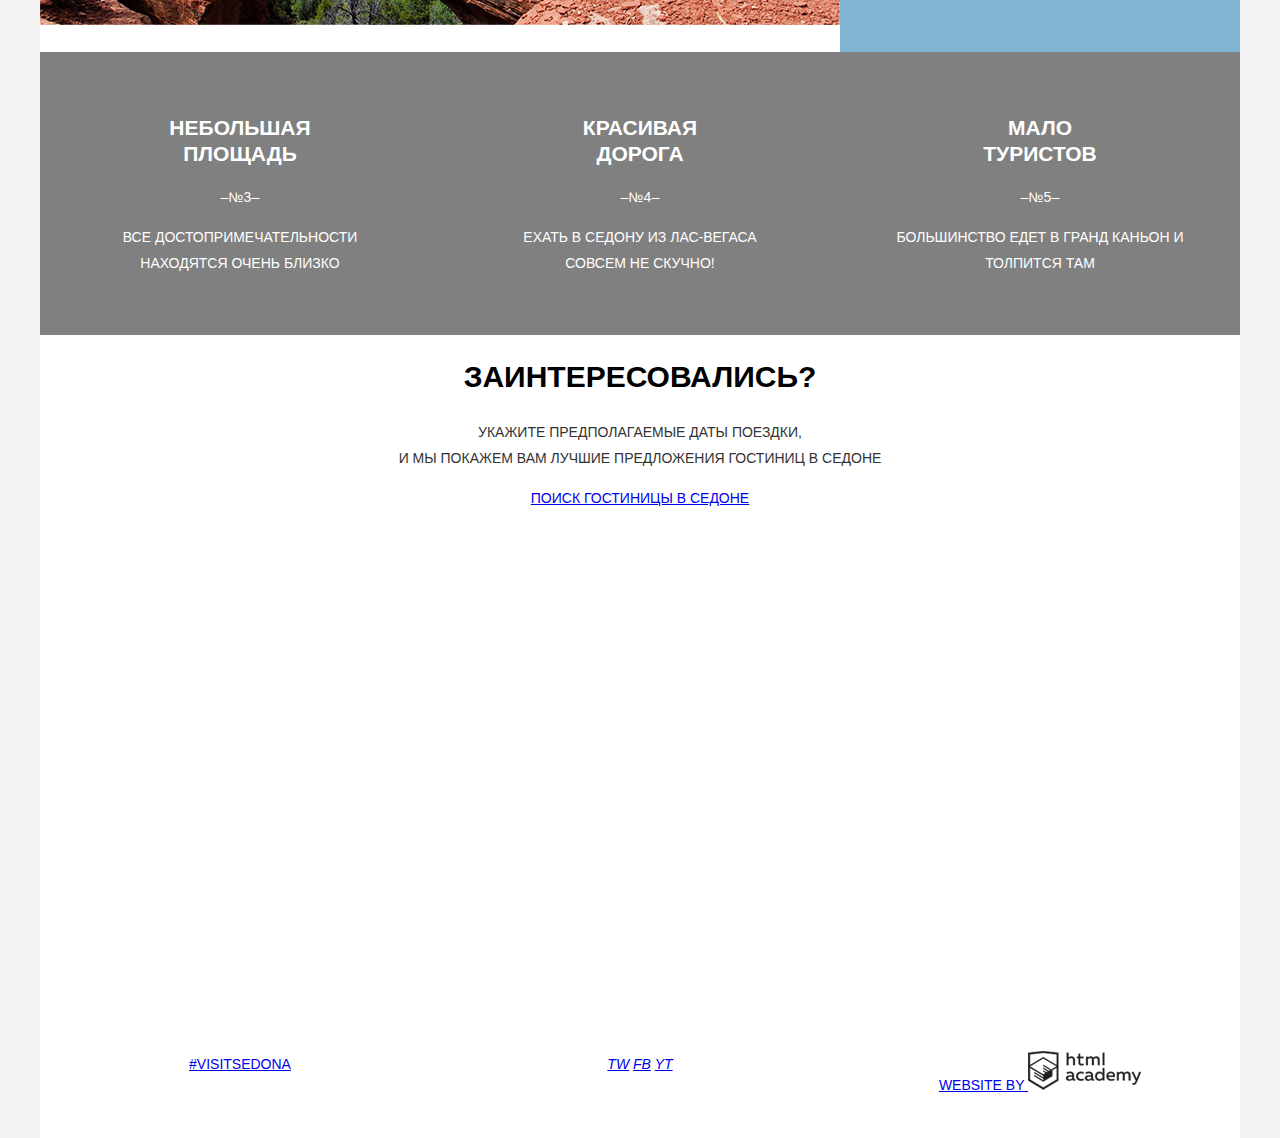
==== commit 4af5811e: "Правки" ====
--- a/index.html
+++ b/index.html
@@ -1,128 +1,146 @@
 <!DOCTYPE html>
 <html lang="ru">
-  <head>
-    <meta charset="utf-8">
-    <title>Sedona</title>
-    <link href="css/style.css" rel="stylesheet">
-  </head>
-  <body>
-    <div class="container">
-    	<header class="main-header">
-	        <nav class="main-navigation">
-	          <ul>
-		          <li><a href="#">Информация</a></li>
-		          <li><a href="#">Фото и видео</a></li>
-		          <li><a href="#">Карта штата</a></li>
-		          <li><a href="#">Гостиницы</a></li>
-	          </ul>
-	        </nav>
-	        <div class="index-logo">
-	        	<a href="#"><img src="img/header-icon.png" alt="logo"></a>
-	        </div> 
-       </header>
-      <section class="welcome-block">
-          <img src="img/background-photo.jpg" >
-          <img src="img/text.png" >
-      </section>
-      <section class="description">
-	      <h1>Седона&ndash; небольшой городок в Аризоне,<br>заслуживающий большего!</h1>
-	      <p>Рассмортим 5 причин по которым седона круче, чем гранд каньон!</p>
-      </section>
-      <section class="features">
-	      <div class="features-item image">
-			  <h2>Настоящий<br>городок</h2>
-			  <span>&ndash;№1&ndash;</span>
-			  <p>Седона&ndash; это не аттракцион для туристов, там течет своя жизнь</p>
-		  </div>
-		  <div class="features-image">
-		  	<img/ src="img/1view-sedona.jpg" width="800px" height="256px" alt="View of sedona">
-	      </div>
-      </section>
-      <section class="services">
-	      <div class="services-item">
-		      <img src="img/housing-icon.png" width="75" height="72">
-		      <h2>Жилье</h2>
-		      <p>Рекомендуем пожить в настоящем<br>мотеле, все как в кино!</p>
-	      </div>
-	      <div class="services-item">
-		      <img src="img/food-icon.png" width="74px" height="70px" >
-		      <h2>Еда</h2>
-		      <p>Всегда заказывайте фирменный бургер,<br>вы не разочаруетесь!</p>
-	      </div>
-	      <div class="services-item">
-		      <img src="img/gift-icon.png" width="64px" height="76px">
-		      <h2>Сувениры</h2>
-		      <p>Не только китайского, но и местного<br>производства!</p>
-	      </div>
-      </section>
-      <section class="features">
-        <div class="features-image" image>
-          <img src="img/2view-sedona.jpg" alt="View of sedona">
-        </div>
-        <div class="features-item text">
-          <h2>Там есть<br> мост дьявола</h2>
-          <span>&ndash;№2&ndash;</span>
-          <p>Да, по нему можно пройти! Если конечно<br>вы осмелитесь</p>
-        </div>
-      </section>
-      <section class="features">
-      <div class="features-item text">
+
+<head>
+  <meta charset="utf-8">
+  <title>Sedona</title>
+  <link href="css/style.css" rel="stylesheet">
+</head>
+
+<body>
+  <div class="container">
+    <header class="main-header">
+      <nav class="main-navigation">
+        <ul>
+          <li><a href="#">Информация</a></li>
+          <li><a href="#">Фото и видео</a></li>
+          <li><a href="#">Карта штата</a></li>
+          <li><a href="hotels.html">Гостиницы</a></li>
+        </ul>
+      </nav>
+      <div class="index-logo">
+        <a href="index.html"><img src="img/header-icon.png" alt="logo"></a>
+      </div>
+    </header>
+    <section class="welcome-block">
+      <img src="img/text.png" width="458" height="352">
+      <img src="img/background-mask.png" width="1200" height="57">
+
+
+    </section>
+    <section class="description">
+      <h1>Седона&ndash; небольшой городок в Аризоне,<br>заслуживающий большего!</h1>
+      <p>Рассмортим 5 причин по которым седона круче, чем гранд каньон!</p>
+    </section>
+    <section class="features">
+      <div class="features-item image">
+        <h2>Настоящий<br>городок</h2>
+        <span>&ndash;№1&ndash;</span>
+        <p>Седона&ndash; это не аттракцион для туристов, там течет своя жизнь</p>
+      </div>
+      <div class="features-image">
+        <img src="img/1view-sedona.jpg" width="800px" height="256px" alt="View of sedona">
+      </div>
+    </section>
+    <section class="services">
+      <div class="services-item">
+        <img src="img/housing-icon.png" width="75" height="72">
+        <h2>Жилье</h2>
+        <p>Рекомендуем пожить в настоящем
+          <br>мотеле, все как в кино!</p>
+      </div>
+      <div class="services-item">
+        <img src="img/food-icon.png" width="74px" height="70px">
+        <h2>Еда</h2>
+        <p>Всегда заказывайте фирменный бургер,
+          <br>вы не разочаруетесь!</p>
+      </div>
+      <div class="services-item">
+        <img src="img/gift-icon.png" width="64px" height="76px">
+        <h2>Сувениры</h2>
+        <p>Не только китайского, но и местного
+          <br>производства!</p>
+      </div>
+    </section>
+    <section class="features">
+      <div class="features-image" image>
+        <img src="img/2view-sedona.jpg" alt="View of sedona">
+      </div>
+      <div class="features-item">
+        <h2>Там есть<br> мост дьявола</h2>
+        <span>&ndash;№2&ndash;</span>
+        <p>Да, по нему можно пройти! Если конечно
+          <br>вы осмелитесь</p>
+      </div>
+    </section>
+    <section class="features features-grey">
+      <div class="features-item">
         <h2>Небольшая<br>площадь</h2>
         <span>&ndash;№3&ndash;</span>
-        <p>Все достопримечательности<br>находятся очень близко</p>
+        <p>Все достопримечательности
+          <br>находятся очень близко</p>
       </div>
-      <div class="features-item text">
+      <div class="features-item">
         <h2>Красивая<br>дорога</h2>
         <span>&ndash;№4&ndash;</span>
-        <p>Ехать в седону из Лас-вегаса<br>совсем не скучно!</p>
+        <p>Ехать в седону из Лас-вегаса
+          <br>совсем не скучно!</p>
       </div>
-      <div class="features-item text">
+      <div class="features-item">
         <h2>Мало<br>туристов</h2>
         <span>&ndash;№5&ndash;</span>
-        <p>Большинство едет в гранд каньон и<br>толпится там</p>
+        <p>Большинство едет в гранд каньон и
+          <br>толпится там</p>
       </div>
-      <section class="interest-block">
-        <span>Заинтересовались?</span><br>
-        <p>Укажите предполагаемые даты поездки,<br>и мы покажем вам лучшие предложения гостиниц в седоне</p>
-        <a href="#">Поиск гостиницы в Седоне</a></p>
-      </section>
-      <section class="map">
-      	<form class="search-form" action="#" method="post">
-            <label class="arrive">
-              Дата заезда:<input></input>
-            </label>
-            <label class="departure">
-              Дата выезда:<input></input>
-            </label>
-            <label>
-              Взрослые:
-              <button></button>
-              <input></input>
-              <button></button>
-            </label>
-            <label>
-              Дети:
-              <button></button>
-              <input></input>
-              <button></button>
-            </label>
-            <button>Найти</button>
-          </form>
-      </section>
-      <footer>
-        <div class="tag-item">
-            <a href="#">#visitsedona</a>
-        </div>
-        <div class="social"> 
-          <a href="#" class="social-btn tw"><i>TW</i></a>
-          <a href="#" class="social-btn fb"><i>fb</i></a>
-          <a href="#" class="social-btn yt"><i>yt</i></a>
-        </div>
-        <div class="developer-item">
-          <a href="#">Website by <img src="img/logo.png" alt="academy-logo">
+    </section>
+    <section class="interest-block">
+      <h3>Заинтересовались?</h3>
+      <p>Укажите предполагаемые даты поездки,
+        <br>и мы покажем вам лучшие предложения гостиниц в седоне</p>
+      <a href="#">Поиск гостиницы в Седоне</a>
+    </section>
+    <section class="map">
+      <form class="search-form" action="#" method="post" style="display:none;">
+        <label class="arrive">
+          Дата заезда:
+          <input></input>
+        </label>
+        <label class="departure">
+          Дата выезда:
+          <input></input>
+        </label>
+        <label>
+          Взрослые:
+          <button></button>
+          <input></input>
+          <button></button>
+        </label>
+        <label>
+          Дети:
+          <button></button>
+          <input></input>
+          <button></button>
+        </label>
+        <button>Найти</button>
+      </form>
+      <iframe src="https://www.google.com/maps/embed?pb=!1m18!1m12!1m3!1d585902.0861614447!2d-112.06151791483785!3d34.801341322285666!2m3!1f0!2f0!3f0!3m2!1i1024!2i768!4f13.1!3m3!1m2!1s0x872da132f942b00d%3A0x5548c523fa6c8efd!2z0KHQtdC00L7QvdCwLCDQkNGA0LjQt9C-0L3QsCA4NjMzNiwg0KHQqNCQ!5e0!3m2!1sru!2sru!4v1462391547177"
+          width="1200" height="500" frameborder="0" style="border:0" allowfullscreen></iframe>
+    </section>
+    <footer>
+      <div class="tag-item">
+        <a href="#">#visitsedona</a>
+      </div>
+      <div class="social">
+        <a href="#" class="social-btn tw"><i>TW</i></a>
+        <a href="#" class="social-btn fb"><i>fb</i></a>
+        <a href="#" class="social-btn yt"><i>yt</i></a>
+      </div>
+      <div class="developer-item">
+        <a href="#">Website by <img src="img/logo.png" alt="academy-logo">
           </a>
-        </div>
-      </footer>
-    </div>
-  </body>
-</html>+      </div>
+    </footer>
+  </div>
+</body>
+
+</html>
--- a/css/style.css
+++ b/css/style.css
@@ -1,13 +1,16 @@
 body {
   margin: 0;
   padding: 0;
+
   text-transform: uppercase;
+
   color: #333333;
+  background: #f2f2f2;
+
   font-family: 'PT Sans', arial;
   font-size: 14px;
   font-weight: normal;
   line-height: 26px;
-
 }
 ul{
   margin: 0;
@@ -15,6 +18,7 @@
 }
 h1 {
   color: #000000;
+
   font-family: 'PT Sans Bold', arial;
   font-size: 21px;
   font-weight: bold;
@@ -22,6 +26,7 @@
 }
 h3 {
   color: #000000;
+
   font-family: 'PT Sans Bold', arial;
   font-size: 30px;
   font-weight: bold;
@@ -31,6 +36,7 @@
 .container {
   width: 1200px;
   margin: 0 auto;
+
   background-color: #ffffff;
 }
 
@@ -39,20 +45,26 @@
 }
 .main-header {
   position: relative;
+
   display: flex;
+
   height: 56px;
   margin-bottom: 0;
+
   background-color: #ffffff;
   }
 .main-navigation ul{
     flex-direction: row;
+
     width: 1200px;
     height: 56px;
 }
 .main-header li {
   display: block;
+
   margin: 0;
   padding-top: 15px;
+
   list-style-type: none;
 }
 .main-header li:first-child {
@@ -63,21 +75,26 @@
 .main-header li:nth-child(2) {
   width: 20%;
   margin-right: 240px;
+
     text-align: center;
   }
   .main-header li:nth-child(3) {
   width: 20%;
+
     text-align: center;
 }
 .main-header li:last-child {
     box-sizing: border-box;
     width: 20%;
   padding-right: 72px;
+
     text-align: right;
 }
 .main-header a {
   text-decoration: none;
+
   color: #000000;
+
   font-family: 'PT Sans Bold', arial;
   font-size: 14px;
   font-weight: bold;
@@ -87,6 +104,7 @@
 .main-navigation {
   width: 1200px;
   min-height: 56px;
+
   background-color: #ffffff;
 }
 
@@ -94,34 +112,43 @@
   position: absolute;
   top:0 ;
   left: 50%;
+
   margin-left: -69px;
 }
 .welcome-block {
     display: block;
-  width: 1200px;
-  height: 508px;
-  background: url('../img/index-logo.jpg') no-repeat top center;
-}
-
+
+  width: 1200px;
+padding-top: 60px;
+
+  background: url('../img/background-photo.jpg') no-repeat top center;
+}
+
+.welcome-block img:nth-child(1) {
+    display: block;
+
+  width: 458px;
+    margin: 0 auto;
 }
 .welcome-block img:nth-child(2) {
     display: block;
-  width: 458px;
-  margin: 0 auto;
-}
+}
+
+
 .description {
   display: block;
+
   padding-top: 60px;
-  text-align: center;
   padding-bottom: 59px;
+
+  text-align: center;
 }
 .description h1{
   margin:0;
-  padding: 0 30%;
 }
 .description p {
+  margin:0;
   padding-top: 40px;
-  margin:0;
 }
 .features {
   text-align: center;
@@ -129,12 +156,14 @@
 .features-item {
   width: 400px;
   padding: 45px 0;
+
   color: #ffffff;
   background-color: #81b3d2;
 }
-.text {
-  margin-top: -10px;
-}
+
+ .features-grey .features-item {
+     background-color: grey;
+ }
 
 .image {
   color: #ffffff;
@@ -145,27 +174,30 @@
   width: 800px;
 }
 .services {
+  padding: 50px 0;
+
   text-align: center;
 }
 
 .services-item {
   display: flex;
   flex-direction: column;
+
   width: 400px;
-  height: 331px;
 }
 
 
 
 .services-item img {
-  padding-top: 61px;
   margin-bottom: 15px;
+
   justify-content: center;
   align-self: center;
 }
 
 
 
+
 .services-item h2 {
   margin-bottom: 10px;
 }
@@ -173,10 +205,28 @@
 
 
 .services-item p {
-  margin-bottom: 56px;
   padding: 0 10%;
+
   justify-content: center;
-  align-self: center;;
-}
-
-
+  align-self: center;
+}
+
+
+.interest-block{
+  display: block;
+
+  text-align: center;
+}
+
+footer{
+  width: 1200px;
+  padding: 40px 0;
+
+    text-align: center;
+}
+
+.tag-item,
+.social,
+.developer-item{
+  width: 400px;
+}
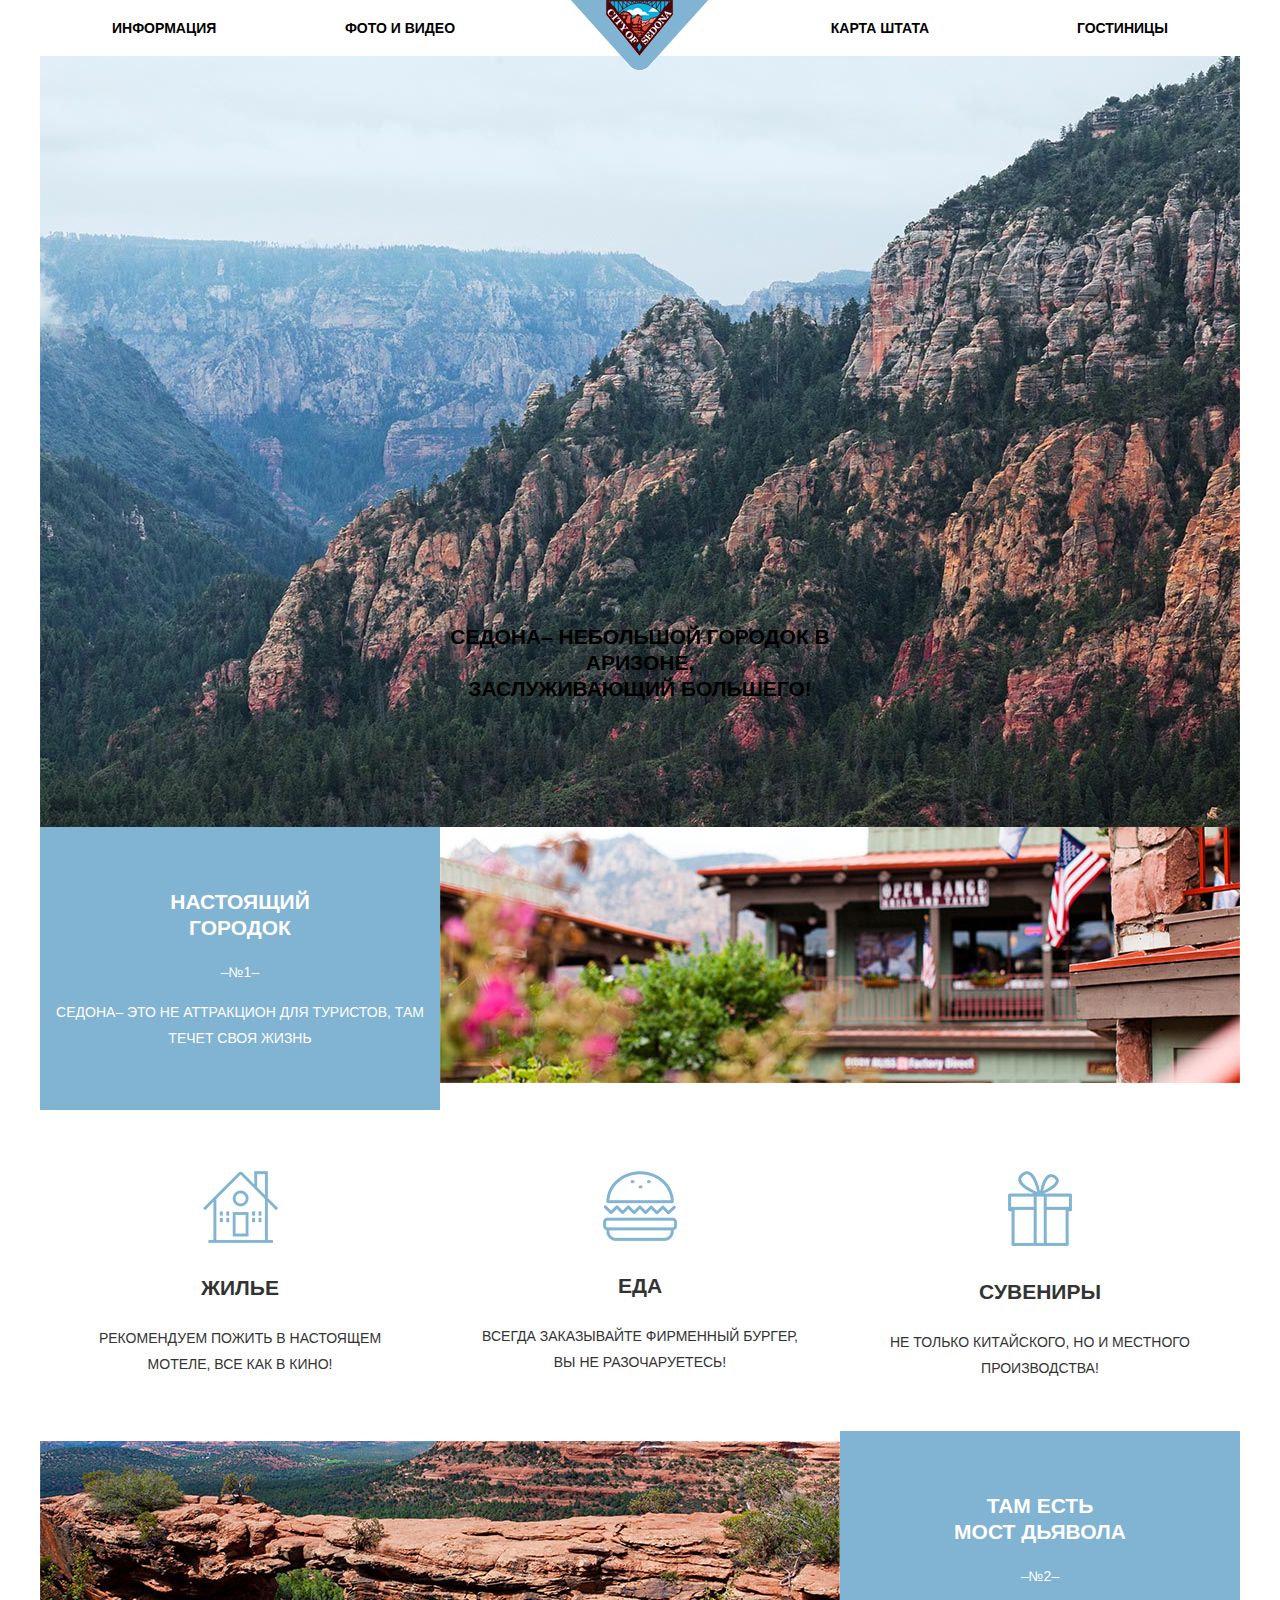
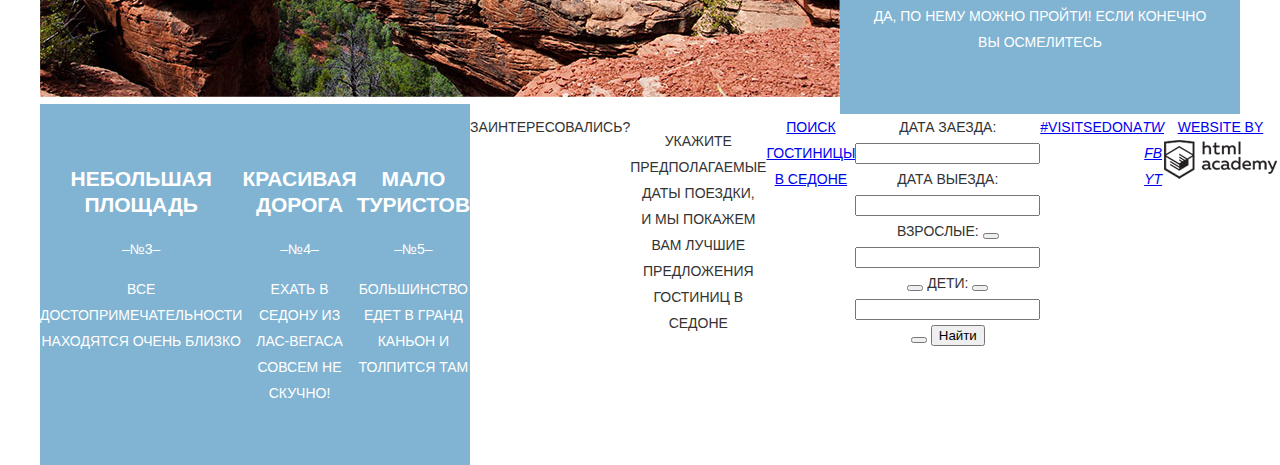
==== commit 6c7ccfe7: "Merge branch 'master' of https://github.com/Apriltsk/137982-sedona" ====
--- a/index.html
+++ b/index.html
@@ -1,146 +1,128 @@
 <!DOCTYPE html>
 <html lang="ru">
-
-<head>
-  <meta charset="utf-8">
-  <title>Sedona</title>
-  <link href="css/style.css" rel="stylesheet">
-</head>
-
-<body>
-  <div class="container">
-    <header class="main-header">
-      <nav class="main-navigation">
-        <ul>
-          <li><a href="#">Информация</a></li>
-          <li><a href="#">Фото и видео</a></li>
-          <li><a href="#">Карта штата</a></li>
-          <li><a href="hotels.html">Гостиницы</a></li>
-        </ul>
-      </nav>
-      <div class="index-logo">
-        <a href="index.html"><img src="img/header-icon.png" alt="logo"></a>
-      </div>
-    </header>
-    <section class="welcome-block">
-      <img src="img/text.png" width="458" height="352">
-      <img src="img/background-mask.png" width="1200" height="57">
-
-
-    </section>
-    <section class="description">
-      <h1>Седона&ndash; небольшой городок в Аризоне,<br>заслуживающий большего!</h1>
-      <p>Рассмортим 5 причин по которым седона круче, чем гранд каньон!</p>
-    </section>
-    <section class="features">
-      <div class="features-item image">
-        <h2>Настоящий<br>городок</h2>
-        <span>&ndash;№1&ndash;</span>
-        <p>Седона&ndash; это не аттракцион для туристов, там течет своя жизнь</p>
-      </div>
-      <div class="features-image">
-        <img src="img/1view-sedona.jpg" width="800px" height="256px" alt="View of sedona">
-      </div>
-    </section>
-    <section class="services">
-      <div class="services-item">
-        <img src="img/housing-icon.png" width="75" height="72">
-        <h2>Жилье</h2>
-        <p>Рекомендуем пожить в настоящем
-          <br>мотеле, все как в кино!</p>
-      </div>
-      <div class="services-item">
-        <img src="img/food-icon.png" width="74px" height="70px">
-        <h2>Еда</h2>
-        <p>Всегда заказывайте фирменный бургер,
-          <br>вы не разочаруетесь!</p>
-      </div>
-      <div class="services-item">
-        <img src="img/gift-icon.png" width="64px" height="76px">
-        <h2>Сувениры</h2>
-        <p>Не только китайского, но и местного
-          <br>производства!</p>
-      </div>
-    </section>
-    <section class="features">
-      <div class="features-image" image>
-        <img src="img/2view-sedona.jpg" alt="View of sedona">
-      </div>
-      <div class="features-item">
-        <h2>Там есть<br> мост дьявола</h2>
-        <span>&ndash;№2&ndash;</span>
-        <p>Да, по нему можно пройти! Если конечно
-          <br>вы осмелитесь</p>
-      </div>
-    </section>
-    <section class="features features-grey">
-      <div class="features-item">
+  <head>
+    <meta charset="utf-8">
+    <title>Sedona</title>
+    <link href="css/style.css" rel="stylesheet">
+  </head>
+  <body>
+    <div class="container">
+    	<header class="main-header">
+	        <nav class="main-navigation">
+	          <ul>
+		          <li><a href="#">Информация</a></li>
+		          <li><a href="#">Фото и видео</a></li>
+		          <li><a href="#">Карта штата</a></li>
+		          <li><a href="#">Гостиницы</a></li>
+	          </ul>
+	        </nav>
+	        <div class="index-logo">
+	        	<a href="#"><img src="img/header-icon.png" alt="logo"></a>
+	        </div> 
+       </header>
+      <section class="welcome-block">
+          <img src="img/background-photo.jpg" >
+          <img src="img/text.png" >
+      </section>
+      <section class="description">
+	      <h1>Седона&ndash; небольшой городок в Аризоне,<br>заслуживающий большего!</h1>
+	      <p>Рассмортим 5 причин по которым седона круче, чем гранд каньон!</p>
+      </section>
+      <section class="features">
+	      <div class="features-item image">
+			  <h2>Настоящий<br>городок</h2>
+			  <span>&ndash;№1&ndash;</span>
+			  <p>Седона&ndash; это не аттракцион для туристов, там течет своя жизнь</p>
+		  </div>
+		  <div class="features-image">
+		  	<img/ src="img/1view-sedona.jpg" width="800px" height="256px" alt="View of sedona">
+	      </div>
+      </section>
+      <section class="services">
+	      <div class="services-item">
+		      <img src="img/housing-icon.png" width="75" height="72">
+		      <h2>Жилье</h2>
+		      <p>Рекомендуем пожить в настоящем<br>мотеле, все как в кино!</p>
+	      </div>
+	      <div class="services-item">
+		      <img src="img/food-icon.png" width="74px" height="70px" >
+		      <h2>Еда</h2>
+		      <p>Всегда заказывайте фирменный бургер,<br>вы не разочаруетесь!</p>
+	      </div>
+	      <div class="services-item">
+		      <img src="img/gift-icon.png" width="64px" height="76px">
+		      <h2>Сувениры</h2>
+		      <p>Не только китайского, но и местного<br>производства!</p>
+	      </div>
+      </section>
+      <section class="features">
+        <div class="features-image" image>
+          <img src="img/2view-sedona.jpg" alt="View of sedona">
+        </div>
+        <div class="features-item text">
+          <h2>Там есть<br> мост дьявола</h2>
+          <span>&ndash;№2&ndash;</span>
+          <p>Да, по нему можно пройти! Если конечно<br>вы осмелитесь</p>
+        </div>
+      </section>
+      <section class="features">
+      <div class="features-item text">
         <h2>Небольшая<br>площадь</h2>
         <span>&ndash;№3&ndash;</span>
-        <p>Все достопримечательности
-          <br>находятся очень близко</p>
+        <p>Все достопримечательности<br>находятся очень близко</p>
       </div>
-      <div class="features-item">
+      <div class="features-item text">
         <h2>Красивая<br>дорога</h2>
         <span>&ndash;№4&ndash;</span>
-        <p>Ехать в седону из Лас-вегаса
-          <br>совсем не скучно!</p>
+        <p>Ехать в седону из Лас-вегаса<br>совсем не скучно!</p>
       </div>
-      <div class="features-item">
+      <div class="features-item text">
         <h2>Мало<br>туристов</h2>
         <span>&ndash;№5&ndash;</span>
-        <p>Большинство едет в гранд каньон и
-          <br>толпится там</p>
+        <p>Большинство едет в гранд каньон и<br>толпится там</p>
       </div>
-    </section>
-    <section class="interest-block">
-      <h3>Заинтересовались?</h3>
-      <p>Укажите предполагаемые даты поездки,
-        <br>и мы покажем вам лучшие предложения гостиниц в седоне</p>
-      <a href="#">Поиск гостиницы в Седоне</a>
-    </section>
-    <section class="map">
-      <form class="search-form" action="#" method="post" style="display:none;">
-        <label class="arrive">
-          Дата заезда:
-          <input></input>
-        </label>
-        <label class="departure">
-          Дата выезда:
-          <input></input>
-        </label>
-        <label>
-          Взрослые:
-          <button></button>
-          <input></input>
-          <button></button>
-        </label>
-        <label>
-          Дети:
-          <button></button>
-          <input></input>
-          <button></button>
-        </label>
-        <button>Найти</button>
-      </form>
-      <iframe src="https://www.google.com/maps/embed?pb=!1m18!1m12!1m3!1d585902.0861614447!2d-112.06151791483785!3d34.801341322285666!2m3!1f0!2f0!3f0!3m2!1i1024!2i768!4f13.1!3m3!1m2!1s0x872da132f942b00d%3A0x5548c523fa6c8efd!2z0KHQtdC00L7QvdCwLCDQkNGA0LjQt9C-0L3QsCA4NjMzNiwg0KHQqNCQ!5e0!3m2!1sru!2sru!4v1462391547177"
-          width="1200" height="500" frameborder="0" style="border:0" allowfullscreen></iframe>
-    </section>
-    <footer>
-      <div class="tag-item">
-        <a href="#">#visitsedona</a>
-      </div>
-      <div class="social">
-        <a href="#" class="social-btn tw"><i>TW</i></a>
-        <a href="#" class="social-btn fb"><i>fb</i></a>
-        <a href="#" class="social-btn yt"><i>yt</i></a>
-      </div>
-      <div class="developer-item">
-        <a href="#">Website by <img src="img/logo.png" alt="academy-logo">
+      <section class="interest-block">
+        <span>Заинтересовались?</span><br>
+        <p>Укажите предполагаемые даты поездки,<br>и мы покажем вам лучшие предложения гостиниц в седоне</p>
+        <a href="#">Поиск гостиницы в Седоне</a></p>
+      </section>
+      <section class="map">
+      	<form class="search-form" action="#" method="post">
+            <label class="arrive">
+              Дата заезда:<input></input>
+            </label>
+            <label class="departure">
+              Дата выезда:<input></input>
+            </label>
+            <label>
+              Взрослые:
+              <button></button>
+              <input></input>
+              <button></button>
+            </label>
+            <label>
+              Дети:
+              <button></button>
+              <input></input>
+              <button></button>
+            </label>
+            <button>Найти</button>
+          </form>
+      </section>
+      <footer>
+        <div class="tag-item">
+            <a href="#">#visitsedona</a>
+        </div>
+        <div class="social"> 
+          <a href="#" class="social-btn tw"><i>TW</i></a>
+          <a href="#" class="social-btn fb"><i>fb</i></a>
+          <a href="#" class="social-btn yt"><i>yt</i></a>
+        </div>
+        <div class="developer-item">
+          <a href="#">Website by <img src="img/logo.png" alt="academy-logo">
           </a>
-      </div>
-    </footer>
-  </div>
-</body>
-
-</html>
+        </div>
+      </footer>
+    </div>
+  </body>
+</html>--- a/css/style.css
+++ b/css/style.css
@@ -1,16 +1,13 @@
 body {
   margin: 0;
   padding: 0;
-
   text-transform: uppercase;
-
   color: #333333;
-  background: #f2f2f2;
-
   font-family: 'PT Sans', arial;
   font-size: 14px;
   font-weight: normal;
   line-height: 26px;
+
 }
 ul{
   margin: 0;
@@ -18,7 +15,6 @@
 }
 h1 {
   color: #000000;
-
   font-family: 'PT Sans Bold', arial;
   font-size: 21px;
   font-weight: bold;
@@ -26,7 +22,6 @@
 }
 h3 {
   color: #000000;
-
   font-family: 'PT Sans Bold', arial;
   font-size: 30px;
   font-weight: bold;
@@ -36,7 +31,6 @@
 .container {
   width: 1200px;
   margin: 0 auto;
-
   background-color: #ffffff;
 }
 
@@ -45,26 +39,20 @@
 }
 .main-header {
   position: relative;
-
   display: flex;
-
   height: 56px;
   margin-bottom: 0;
-
   background-color: #ffffff;
   }
 .main-navigation ul{
     flex-direction: row;
-
     width: 1200px;
     height: 56px;
 }
 .main-header li {
   display: block;
-
   margin: 0;
   padding-top: 15px;
-
   list-style-type: none;
 }
 .main-header li:first-child {
@@ -75,26 +63,21 @@
 .main-header li:nth-child(2) {
   width: 20%;
   margin-right: 240px;
-
     text-align: center;
   }
   .main-header li:nth-child(3) {
   width: 20%;
-
     text-align: center;
 }
 .main-header li:last-child {
     box-sizing: border-box;
     width: 20%;
   padding-right: 72px;
-
     text-align: right;
 }
 .main-header a {
   text-decoration: none;
-
   color: #000000;
-
   font-family: 'PT Sans Bold', arial;
   font-size: 14px;
   font-weight: bold;
@@ -104,7 +87,6 @@
 .main-navigation {
   width: 1200px;
   min-height: 56px;
-
   background-color: #ffffff;
 }
 
@@ -112,43 +94,34 @@
   position: absolute;
   top:0 ;
   left: 50%;
-
   margin-left: -69px;
 }
 .welcome-block {
     display: block;
-
   width: 1200px;
-padding-top: 60px;
-
-  background: url('../img/background-photo.jpg') no-repeat top center;
+  height: 508px;
+  background: url('../img/index-logo.jpg') no-repeat top center;
 }
 
-.welcome-block img:nth-child(1) {
-    display: block;
-
-  width: 458px;
-    margin: 0 auto;
 }
 .welcome-block img:nth-child(2) {
     display: block;
+  width: 458px;
+  margin: 0 auto;
 }
-
-
 .description {
   display: block;
-
   padding-top: 60px;
+  text-align: center;
   padding-bottom: 59px;
-
-  text-align: center;
 }
 .description h1{
   margin:0;
+  padding: 0 30%;
 }
 .description p {
+  padding-top: 40px;
   margin:0;
-  padding-top: 40px;
 }
 .features {
   text-align: center;
@@ -156,14 +129,12 @@
 .features-item {
   width: 400px;
   padding: 45px 0;
-
   color: #ffffff;
   background-color: #81b3d2;
 }
-
- .features-grey .features-item {
-     background-color: grey;
- }
+.text {
+  margin-top: -10px;
+}
 
 .image {
   color: #ffffff;
@@ -174,27 +145,24 @@
   width: 800px;
 }
 .services {
-  padding: 50px 0;
-
   text-align: center;
 }
 
 .services-item {
   display: flex;
   flex-direction: column;
-
   width: 400px;
+  height: 331px;
 }
 
 
 
 .services-item img {
+  padding-top: 61px;
   margin-bottom: 15px;
-
   justify-content: center;
   align-self: center;
 }
-
 
 
 
@@ -205,28 +173,10 @@
 
 
 .services-item p {
+  margin-bottom: 56px;
   padding: 0 10%;
-
   justify-content: center;
-  align-self: center;
+  align-self: center;;
 }
 
 
-.interest-block{
-  display: block;
-
-  text-align: center;
-}
-
-footer{
-  width: 1200px;
-  padding: 40px 0;
-
-    text-align: center;
-}
-
-.tag-item,
-.social,
-.developer-item{
-  width: 400px;
-}
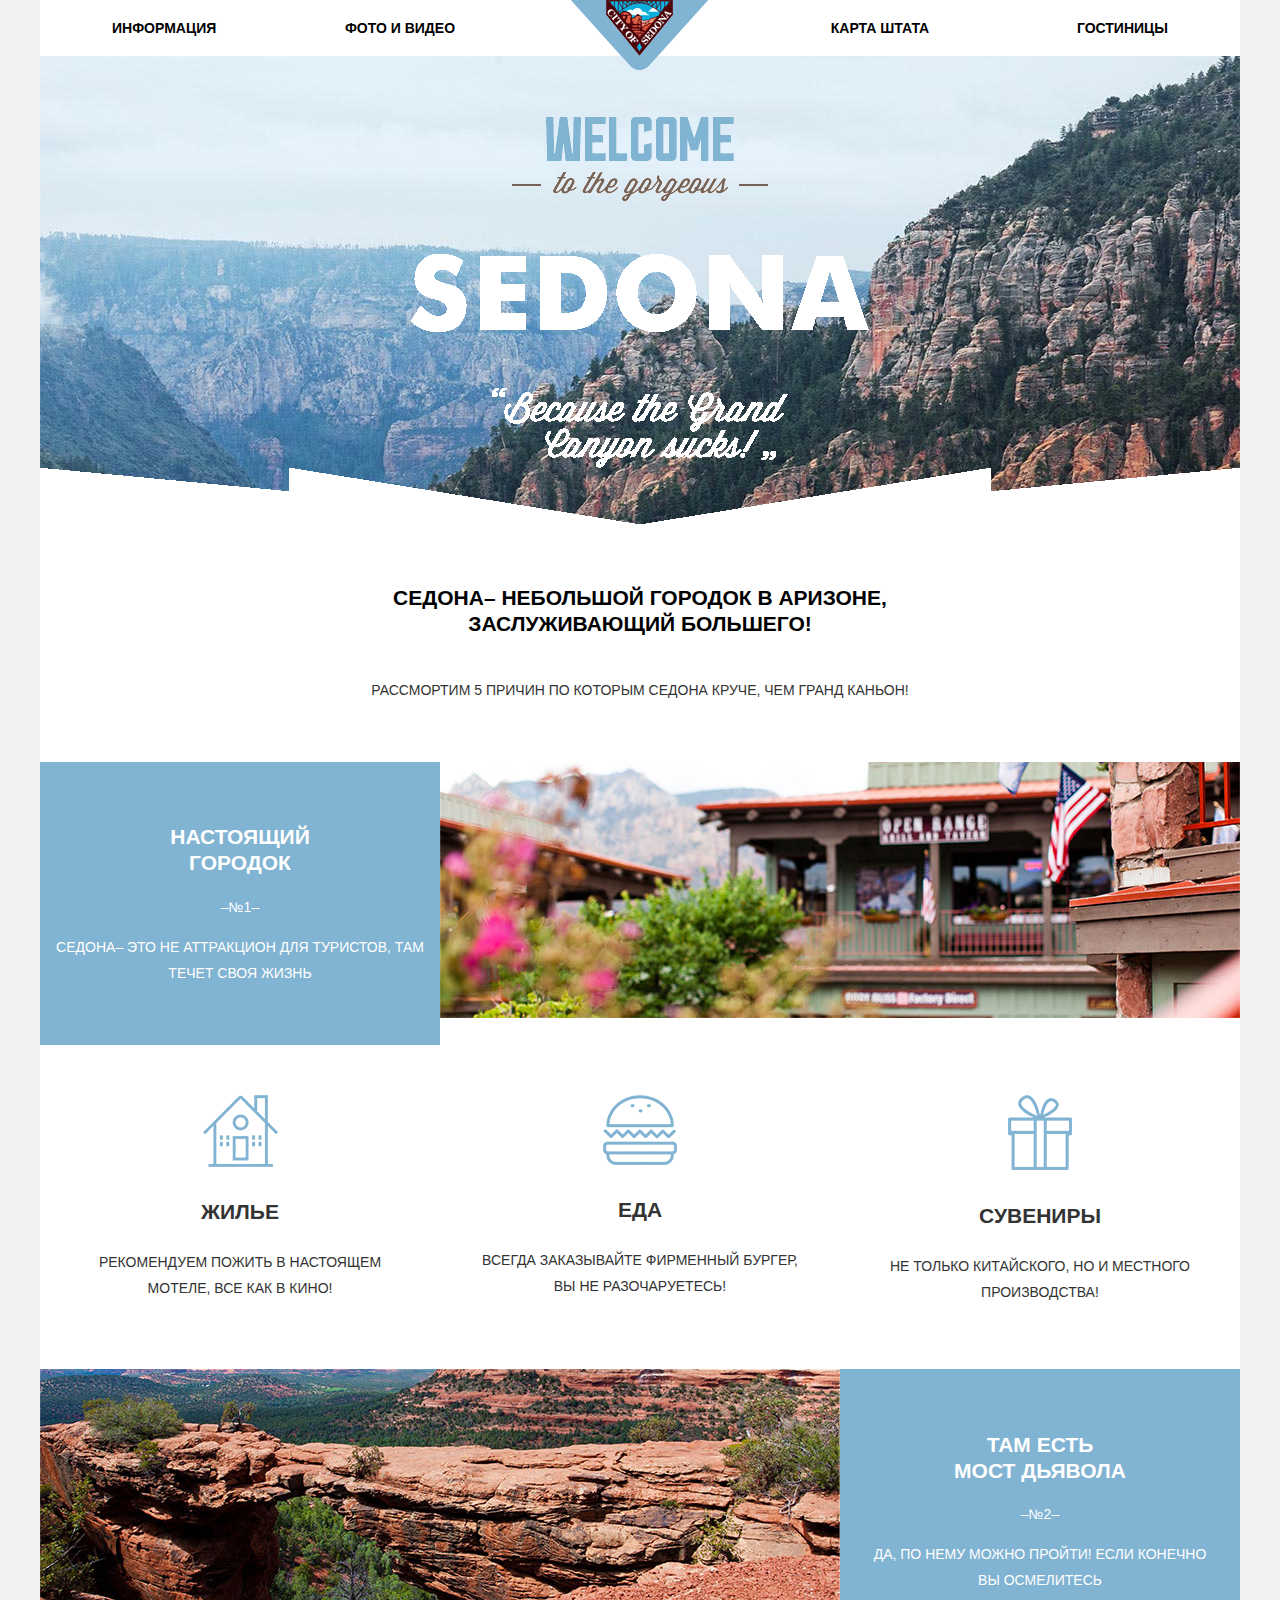
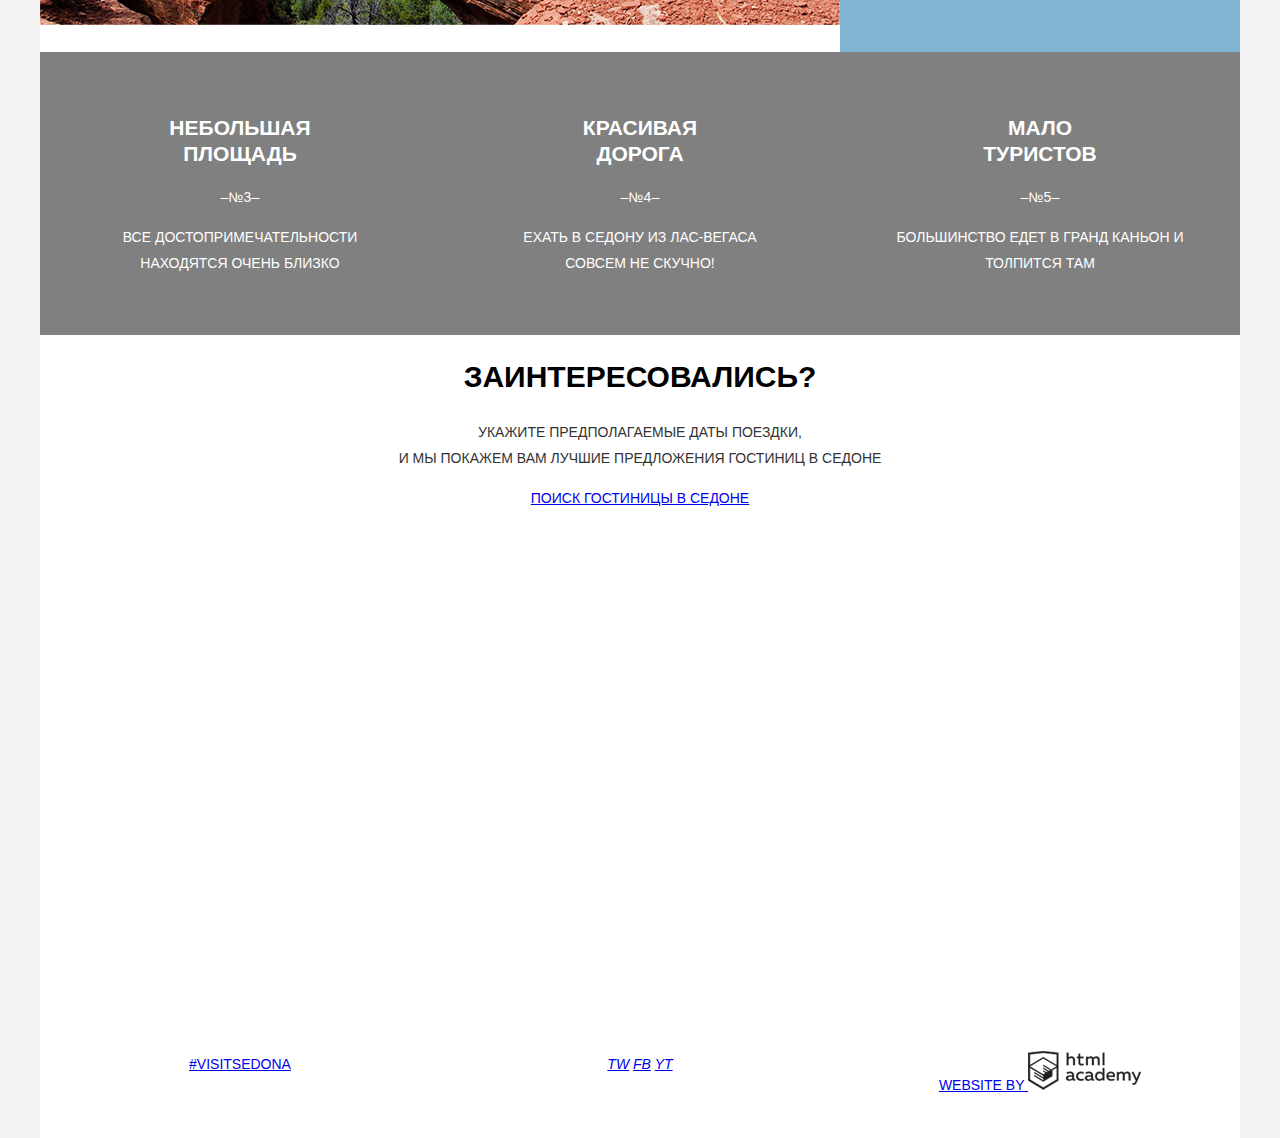
==== commit 87bc0f93: "..." ====
--- a/index.html
+++ b/index.html
@@ -1,128 +1,146 @@
 <!DOCTYPE html>
 <html lang="ru">
-  <head>
-    <meta charset="utf-8">
-    <title>Sedona</title>
-    <link href="css/style.css" rel="stylesheet">
-  </head>
-  <body>
-    <div class="container">
-    	<header class="main-header">
-	        <nav class="main-navigation">
-	          <ul>
-		          <li><a href="#">Информация</a></li>
-		          <li><a href="#">Фото и видео</a></li>
-		          <li><a href="#">Карта штата</a></li>
-		          <li><a href="#">Гостиницы</a></li>
-	          </ul>
-	        </nav>
-	        <div class="index-logo">
-	        	<a href="#"><img src="img/header-icon.png" alt="logo"></a>
-	        </div> 
-       </header>
-      <section class="welcome-block">
-          <img src="img/background-photo.jpg" >
-          <img src="img/text.png" >
-      </section>
-      <section class="description">
-	      <h1>Седона&ndash; небольшой городок в Аризоне,<br>заслуживающий большего!</h1>
-	      <p>Рассмортим 5 причин по которым седона круче, чем гранд каньон!</p>
-      </section>
-      <section class="features">
-	      <div class="features-item image">
-			  <h2>Настоящий<br>городок</h2>
-			  <span>&ndash;№1&ndash;</span>
-			  <p>Седона&ndash; это не аттракцион для туристов, там течет своя жизнь</p>
-		  </div>
-		  <div class="features-image">
-		  	<img/ src="img/1view-sedona.jpg" width="800px" height="256px" alt="View of sedona">
-	      </div>
-      </section>
-      <section class="services">
-	      <div class="services-item">
-		      <img src="img/housing-icon.png" width="75" height="72">
-		      <h2>Жилье</h2>
-		      <p>Рекомендуем пожить в настоящем<br>мотеле, все как в кино!</p>
-	      </div>
-	      <div class="services-item">
-		      <img src="img/food-icon.png" width="74px" height="70px" >
-		      <h2>Еда</h2>
-		      <p>Всегда заказывайте фирменный бургер,<br>вы не разочаруетесь!</p>
-	      </div>
-	      <div class="services-item">
-		      <img src="img/gift-icon.png" width="64px" height="76px">
-		      <h2>Сувениры</h2>
-		      <p>Не только китайского, но и местного<br>производства!</p>
-	      </div>
-      </section>
-      <section class="features">
-        <div class="features-image" image>
-          <img src="img/2view-sedona.jpg" alt="View of sedona">
-        </div>
-        <div class="features-item text">
-          <h2>Там есть<br> мост дьявола</h2>
-          <span>&ndash;№2&ndash;</span>
-          <p>Да, по нему можно пройти! Если конечно<br>вы осмелитесь</p>
-        </div>
-      </section>
-      <section class="features">
-      <div class="features-item text">
+
+<head>
+  <meta charset="utf-8">
+  <title>Sedona</title>
+  <link href="css/style.css" rel="stylesheet">
+</head>
+
+<body>
+  <div class="container">
+    <header class="main-header">
+      <nav class="main-navigation">
+        <ul>
+          <li><a href="#">Информация</a></li>
+          <li><a href="#">Фото и видео</a></li>
+          <li><a href="#">Карта штата</a></li>
+          <li><a href="hotels.html">Гостиницы</a></li>
+        </ul>
+      </nav>
+      <div class="index-logo">
+        <a href="index.html"><img src="img/header-icon.png" alt="logo"></a>
+      </div>
+    </header>
+    <section class="welcome-block">
+      <img src="img/text.png" width="458" height="352">
+      <img src="img/background-mask.png" width="1200" height="57">
+
+
+    </section>
+    <section class="description">
+      <h1>Седона&ndash; небольшой городок в Аризоне,<br>заслуживающий большего!</h1>
+      <p>Рассмортим 5 причин по которым седона круче, чем гранд каньон!</p>
+    </section>
+    <section class="features">
+      <div class="features-item image">
+        <h2>Настоящий<br>городок</h2>
+        <span>&ndash;№1&ndash;</span>
+        <p>Седона&ndash; это не аттракцион для туристов, там течет своя жизнь</p>
+      </div>
+      <div class="features-image">
+        <img src="img/1view-sedona.jpg" width="800px" height="256px" alt="View of sedona">
+      </div>
+    </section>
+    <section class="services">
+      <div class="services-item">
+        <img src="img/housing-icon.png" width="75" height="72">
+        <h2>Жилье</h2>
+        <p>Рекомендуем пожить в настоящем
+          <br>мотеле, все как в кино!</p>
+      </div>
+      <div class="services-item">
+        <img src="img/food-icon.png" width="74px" height="70px">
+        <h2>Еда</h2>
+        <p>Всегда заказывайте фирменный бургер,
+          <br>вы не разочаруетесь!</p>
+      </div>
+      <div class="services-item">
+        <img src="img/gift-icon.png" width="64px" height="76px">
+        <h2>Сувениры</h2>
+        <p>Не только китайского, но и местного
+          <br>производства!</p>
+      </div>
+    </section>
+    <section class="features">
+      <div class="features-image" image>
+        <img src="img/2view-sedona.jpg" alt="View of sedona">
+      </div>
+      <div class="features-item">
+        <h2>Там есть<br> мост дьявола</h2>
+        <span>&ndash;№2&ndash;</span>
+        <p>Да, по нему можно пройти! Если конечно
+          <br>вы осмелитесь</p>
+      </div>
+    </section>
+    <section class="features features-grey">
+      <div class="features-item">
         <h2>Небольшая<br>площадь</h2>
         <span>&ndash;№3&ndash;</span>
-        <p>Все достопримечательности<br>находятся очень близко</p>
+        <p>Все достопримечательности
+          <br>находятся очень близко</p>
       </div>
-      <div class="features-item text">
+      <div class="features-item">
         <h2>Красивая<br>дорога</h2>
         <span>&ndash;№4&ndash;</span>
-        <p>Ехать в седону из Лас-вегаса<br>совсем не скучно!</p>
+        <p>Ехать в седону из Лас-вегаса
+          <br>совсем не скучно!</p>
       </div>
-      <div class="features-item text">
+      <div class="features-item">
         <h2>Мало<br>туристов</h2>
         <span>&ndash;№5&ndash;</span>
-        <p>Большинство едет в гранд каньон и<br>толпится там</p>
+        <p>Большинство едет в гранд каньон и
+          <br>толпится там</p>
       </div>
-      <section class="interest-block">
-        <span>Заинтересовались?</span><br>
-        <p>Укажите предполагаемые даты поездки,<br>и мы покажем вам лучшие предложения гостиниц в седоне</p>
-        <a href="#">Поиск гостиницы в Седоне</a></p>
-      </section>
-      <section class="map">
-      	<form class="search-form" action="#" method="post">
-            <label class="arrive">
-              Дата заезда:<input></input>
-            </label>
-            <label class="departure">
-              Дата выезда:<input></input>
-            </label>
-            <label>
-              Взрослые:
-              <button></button>
-              <input></input>
-              <button></button>
-            </label>
-            <label>
-              Дети:
-              <button></button>
-              <input></input>
-              <button></button>
-            </label>
-            <button>Найти</button>
-          </form>
-      </section>
-      <footer>
-        <div class="tag-item">
-            <a href="#">#visitsedona</a>
-        </div>
-        <div class="social"> 
-          <a href="#" class="social-btn tw"><i>TW</i></a>
-          <a href="#" class="social-btn fb"><i>fb</i></a>
-          <a href="#" class="social-btn yt"><i>yt</i></a>
-        </div>
-        <div class="developer-item">
-          <a href="#">Website by <img src="img/logo.png" alt="academy-logo">
+    </section>
+    <section class="interest-block">
+      <h3>Заинтересовались?</h3>
+      <p>Укажите предполагаемые даты поездки,
+        <br>и мы покажем вам лучшие предложения гостиниц в седоне</p>
+      <a href="#">Поиск гостиницы в Седоне</a>
+    </section>
+    <section class="map">
+      <form class="search-form" action="#" method="post" style="display:none;">
+        <label class="arrive">
+          Дата заезда:
+          <input></input>
+        </label>
+        <label class="departure">
+          Дата выезда:
+          <input></input>
+        </label>
+        <label>
+          Взрослые:
+          <button></button>
+          <input></input>
+          <button></button>
+        </label>
+        <label>
+          Дети:
+          <button></button>
+          <input></input>
+          <button></button>
+        </label>
+        <button>Найти</button>
+      </form>
+      <iframe src="https://www.google.com/maps/embed?pb=!1m18!1m12!1m3!1d585902.0861614447!2d-112.06151791483785!3d34.801341322285666!2m3!1f0!2f0!3f0!3m2!1i1024!2i768!4f13.1!3m3!1m2!1s0x872da132f942b00d%3A0x5548c523fa6c8efd!2z0KHQtdC00L7QvdCwLCDQkNGA0LjQt9C-0L3QsCA4NjMzNiwg0KHQqNCQ!5e0!3m2!1sru!2sru!4v1462391547177"
+          width="1200" height="500" frameborder="0" style="border:0" allowfullscreen></iframe>
+    </section>
+    <footer>
+      <div class="tag-item">
+        <a href="#">#visitsedona</a>
+      </div>
+      <div class="social">
+        <a href="#" class="social-btn tw"><i>TW</i></a>
+        <a href="#" class="social-btn fb"><i>fb</i></a>
+        <a href="#" class="social-btn yt"><i>yt</i></a>
+      </div>
+      <div class="developer-item">
+        <a href="#">Website by <img src="img/logo.png" alt="academy-logo">
           </a>
-        </div>
-      </footer>
-    </div>
-  </body>
-</html>+      </div>
+    </footer>
+  </div>
+</body>
+
+</html>
--- a/css/style.css
+++ b/css/style.css
@@ -1,13 +1,16 @@
 body {
   margin: 0;
   padding: 0;
+
   text-transform: uppercase;
+
   color: #333333;
+  background: #f2f2f2;
+
   font-family: 'PT Sans', arial;
   font-size: 14px;
   font-weight: normal;
   line-height: 26px;
-
 }
 ul{
   margin: 0;
@@ -15,6 +18,7 @@
 }
 h1 {
   color: #000000;
+
   font-family: 'PT Sans Bold', arial;
   font-size: 21px;
   font-weight: bold;
@@ -22,6 +26,7 @@
 }
 h3 {
   color: #000000;
+
   font-family: 'PT Sans Bold', arial;
   font-size: 30px;
   font-weight: bold;
@@ -31,6 +36,7 @@
 .container {
   width: 1200px;
   margin: 0 auto;
+
   background-color: #ffffff;
 }
 
@@ -39,20 +45,26 @@
 }
 .main-header {
   position: relative;
+
   display: flex;
+
   height: 56px;
   margin-bottom: 0;
+
   background-color: #ffffff;
   }
 .main-navigation ul{
     flex-direction: row;
+
     width: 1200px;
     height: 56px;
 }
 .main-header li {
   display: block;
+
   margin: 0;
   padding-top: 15px;
+
   list-style-type: none;
 }
 .main-header li:first-child {
@@ -63,21 +75,26 @@
 .main-header li:nth-child(2) {
   width: 20%;
   margin-right: 240px;
+
     text-align: center;
   }
   .main-header li:nth-child(3) {
   width: 20%;
+
     text-align: center;
 }
 .main-header li:last-child {
     box-sizing: border-box;
     width: 20%;
   padding-right: 72px;
+
     text-align: right;
 }
 .main-header a {
   text-decoration: none;
+
   color: #000000;
+
   font-family: 'PT Sans Bold', arial;
   font-size: 14px;
   font-weight: bold;
@@ -87,6 +104,7 @@
 .main-navigation {
   width: 1200px;
   min-height: 56px;
+
   background-color: #ffffff;
 }
 
@@ -94,34 +112,43 @@
   position: absolute;
   top:0 ;
   left: 50%;
+
   margin-left: -69px;
 }
 .welcome-block {
     display: block;
-  width: 1200px;
-  height: 508px;
-  background: url('../img/index-logo.jpg') no-repeat top center;
-}
-
+
+  width: 1200px;
+padding-top: 60px;
+
+  background: url('../img/background-photo.jpg') no-repeat top center;
+}
+
+.welcome-block img:nth-child(1) {
+    display: block;
+
+  width: 458px;
+    margin: 0 auto;
 }
 .welcome-block img:nth-child(2) {
     display: block;
-  width: 458px;
-  margin: 0 auto;
-}
+}
+
+
 .description {
   display: block;
+
   padding-top: 60px;
-  text-align: center;
   padding-bottom: 59px;
+
+  text-align: center;
 }
 .description h1{
   margin:0;
-  padding: 0 30%;
 }
 .description p {
+  margin:0;
   padding-top: 40px;
-  margin:0;
 }
 .features {
   text-align: center;
@@ -129,12 +156,14 @@
 .features-item {
   width: 400px;
   padding: 45px 0;
+
   color: #ffffff;
   background-color: #81b3d2;
 }
-.text {
-  margin-top: -10px;
-}
+
+ .features-grey .features-item {
+     background-color: grey;
+ }
 
 .image {
   color: #ffffff;
@@ -145,27 +174,30 @@
   width: 800px;
 }
 .services {
+  padding: 50px 0;
+
   text-align: center;
 }
 
 .services-item {
   display: flex;
   flex-direction: column;
+
   width: 400px;
-  height: 331px;
 }
 
 
 
 .services-item img {
-  padding-top: 61px;
   margin-bottom: 15px;
+
   justify-content: center;
   align-self: center;
 }
 
 
 
+
 .services-item h2 {
   margin-bottom: 10px;
 }
@@ -173,10 +205,82 @@
 
 
 .services-item p {
-  margin-bottom: 56px;
   padding: 0 10%;
+
   justify-content: center;
-  align-self: center;;
-}
-
-
+  align-self: center;
+}
+
+
+.interest-block{
+  display: block;
+
+  text-align: center;
+}
+
+footer{
+  width: 1200px;
+  padding: 40px 0;
+
+    text-align: center;
+}
+
+.tag-item,
+.social,
+.developer-item{
+  width: 400px;
+}
+
+.selection-form{
+	display: flex;
+	width: 100%;
+	padding: 0 72px ;
+	
+	}
+.infrastructure{
+	width: 25%;
+	border: none;
+
+}	
+.house-type{
+	width: 25%;
+	border: none;
+}
+.price-for-day{
+	width: 50%;
+	border: none;
+}
+.sorting-item{
+	display: flex;
+	width: 1200px;
+}
+.founded{
+	width: 165px;
+	padding-left: 72px;
+
+}
+.sort{
+	width: 781px;
+}
+.arrows{
+	width: 110px;
+}
+.results-block{
+	display: flex;
+	flex-direction: column;
+}
+.result-item {
+	display: flex;
+	width: 1200px;
+}
+.result-image{
+	width: 165px;
+	padding-left: 72px;
+}
+.details-item{
+	width: 781px;
+}
+.rating-item{
+	width: 110px;
+	padding-right: 72px;
+}
